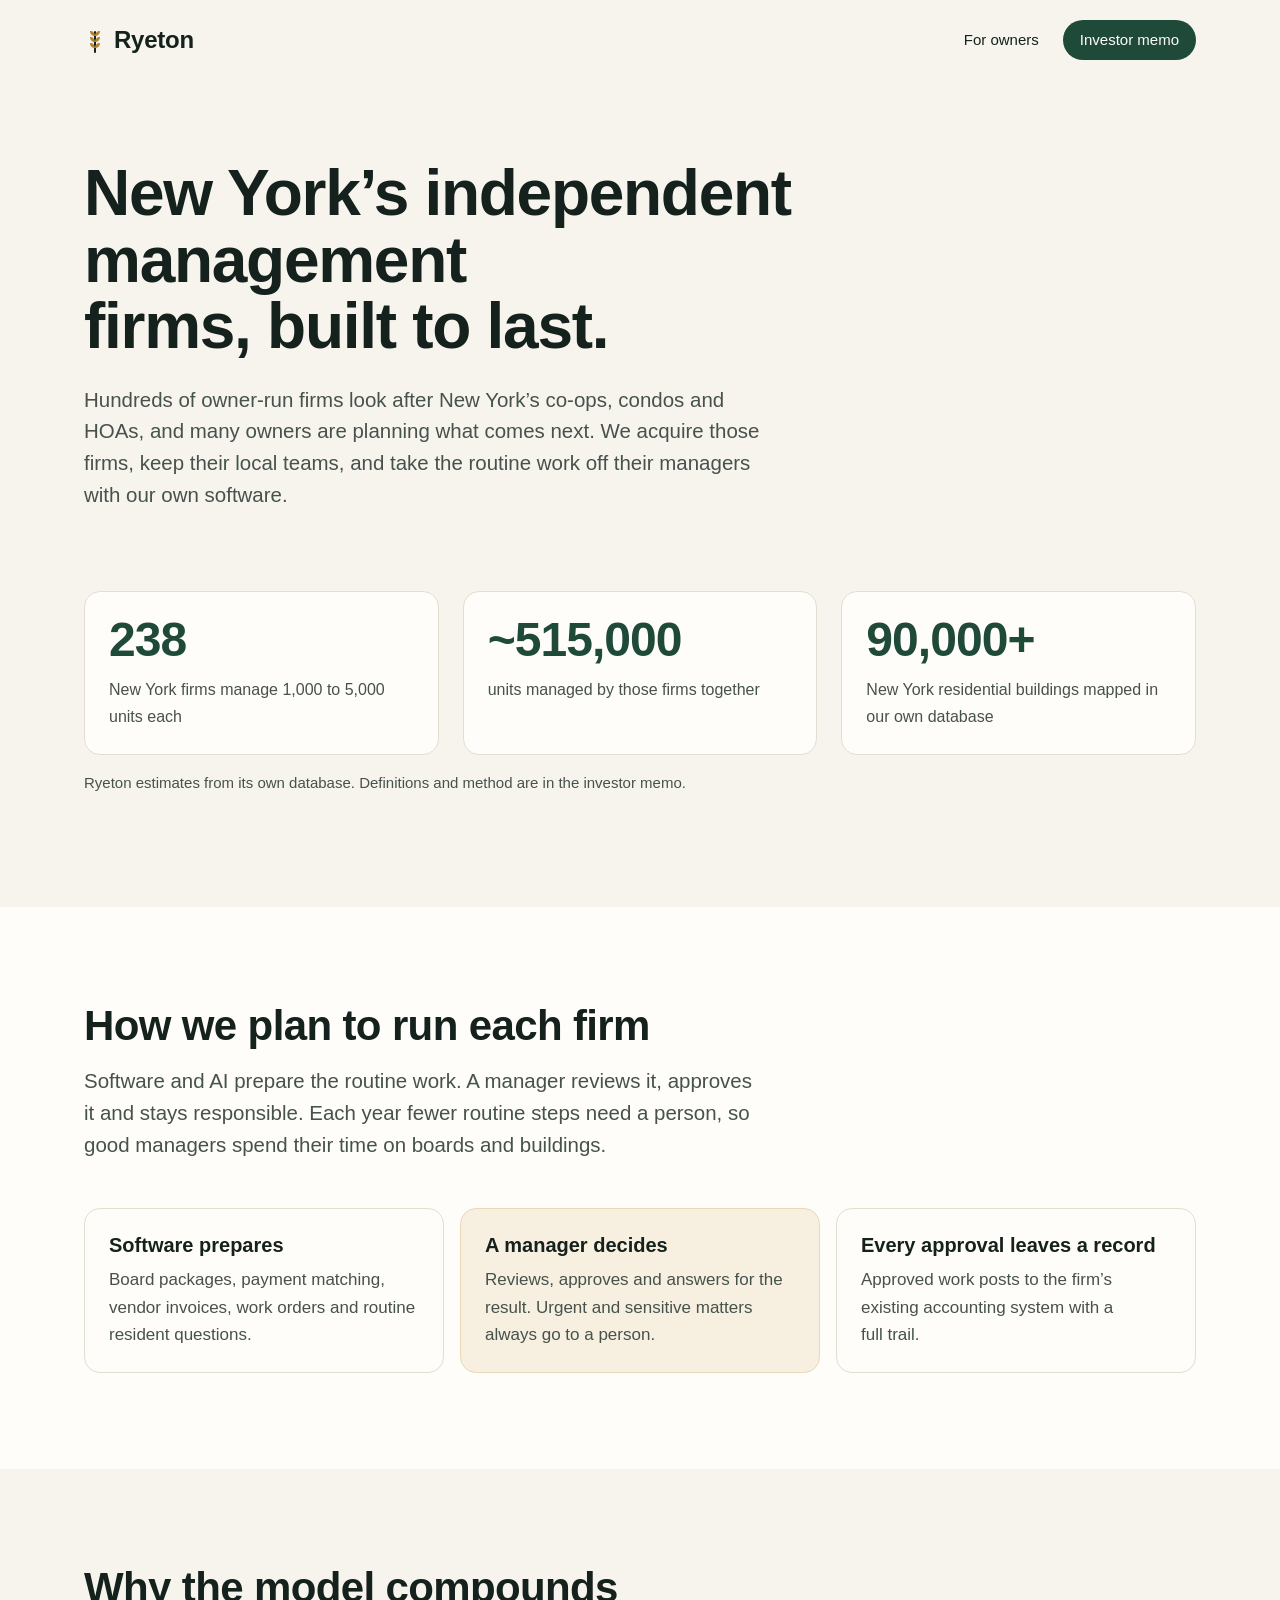
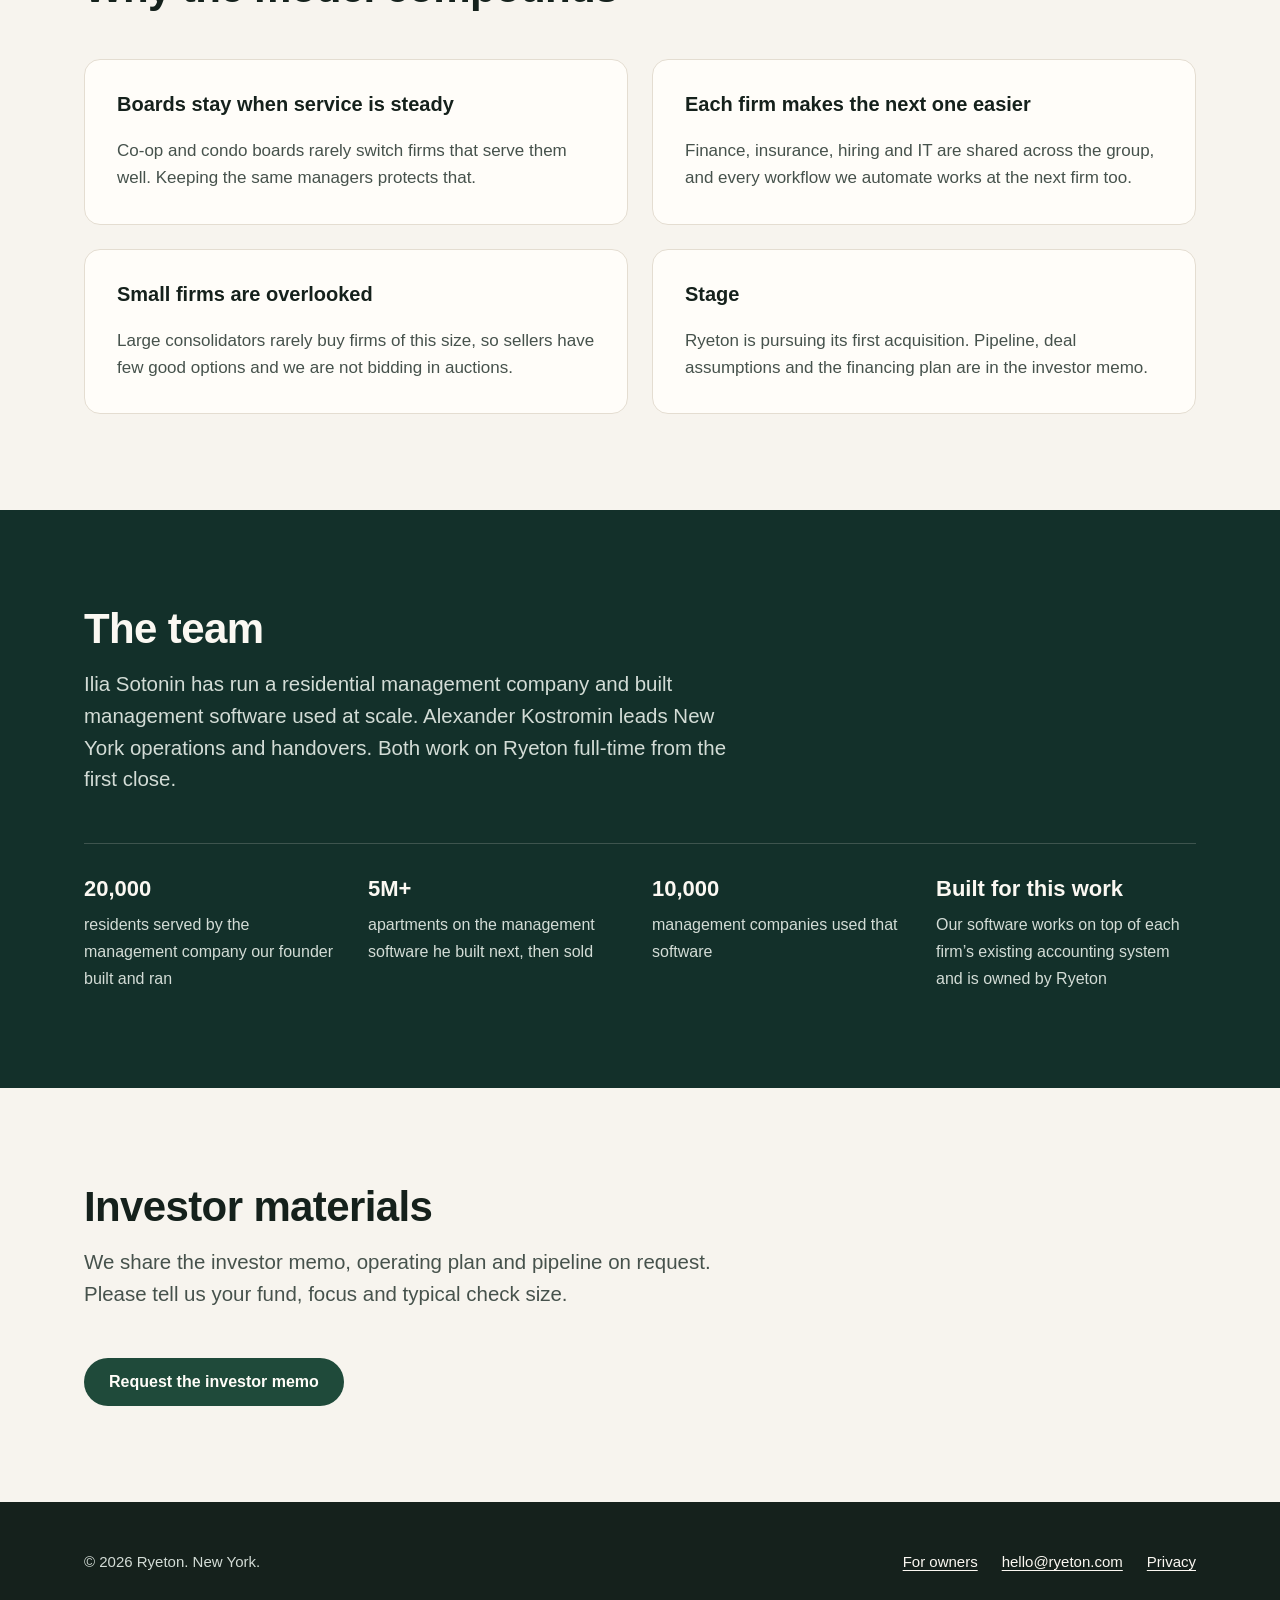
==== site/investors.html @ d3303609 "Mission line and five commitments; honest stage; drop internal deal terms; investor page rewrite aft" ====
<!doctype html>
<html lang="en">
<head>
<meta charset="utf-8">
<meta name="viewport" content="width=device-width, initial-scale=1">
<title>Ryeton for investors</title>
<meta name="description" content="Ryeton is building an operator-led group of independent condo, co-op and HOA management firms in New York. Investor materials are shared under NDA.">
<meta name="robots" content="noindex, nofollow">
<link rel="canonical" href="https://ryeton.com/investors">
<link rel="preload" as="font" type="font/woff2" crossorigin href="/fonts/martian-latin-v2.woff2">
<link rel="preload" as="font" type="font/woff2" crossorigin href="/fonts/inter-latin-v1.woff2">
<link rel="stylesheet" href="styles.css">
<link rel="icon" href="/favicon.svg" type="image/svg+xml">
<meta property="og:title" content="Ryeton for investors">
<meta property="og:description" content="An operator-led group of independent New York management firms.">
<meta property="og:image" content="https://ryeton.com/img/og.jpg">
</head>
<body>

<header class="top light">
  <div class="wrap">
    <a class="mark" href="/" aria-label="Ryeton home">
      <svg viewBox="0 0 22 26" fill="none" aria-hidden="true"><path d="M11 25V5" stroke="currentColor" stroke-width="2" stroke-linecap="round"/><path d="M11 9c-3.2 0-5-2.2-5-5 3 0 5 2 5 5Zm0 0c3.2 0 5-2.2 5-5-3 0-5 2-5 5Zm0 6c-3.2 0-5-2.2-5-5 3 0 5 2 5 5Zm0 0c3.2 0 5-2.2 5-5-3 0-5 2-5 5Zm0 6c-3.2 0-5-2.2-5-5 3 0 5 2 5 5Zm0 0c3.2 0 5-2.2 5-5-3 0-5 2-5 5Z" fill="#b5822f"/></svg>
      Ryeton
    </a>
    <nav aria-label="Main">
      <a class="hide-m" href="/">For owners</a>
      <a class="btn btn-green" href="#contact">Investor memo</a>
    </nav>
  </div>
</header>

<main>
<section class="inv-hero">
  <div class="wrap">
    <h1>New York’s independent management firms, built to last.</h1>
    <p class="lead">Hundreds of owner-run firms look after New York’s co-ops, condos and HOAs, and many owners are planning what comes next. We acquire those firms, keep their local teams, and take the routine work off their managers with our own software.</p>
  </div>
</section>

<section style="padding-top:0">
  <div class="wrap">
    <div class="stats">
      <div><b>238</b><span>New York firms manage 1,000 to 5,000 units each</span></div>
      <div><b>~515,000</b><span>units managed by those firms together</span></div>
      <div><b>90,000+</b><span>New York residential buildings mapped in our own database</span></div>
    </div>
    <p class="soft small" style="margin-top:16px">Ryeton estimates from its own database. Definitions and method are in the investor memo.</p>
  </div>
</section>

<section style="background:var(--surface)">
  <div class="wrap">
    <div class="sec-head">
      <h2>How we plan to run each firm</h2>
      <p class="lead">Software and AI prepare the routine work. A manager reviews it, approves it and stays responsible. Each year fewer routine steps need a person, so good managers spend their time on boards and buildings.</p>
    </div>
    <div class="flow">
      <div><h3>Software prepares</h3><p>Board packages, payment matching, vendor invoices, work orders and routine resident questions.</p></div>
      <div class="person-step"><h3>A manager decides</h3><p>Reviews, approves and answers for the result. Urgent and sensitive matters always go to a person.</p></div>
      <div><h3>Every approval leaves a record</h3><p>Approved work posts to the firm’s existing accounting system with a full trail.</p></div>
    </div>
  </div>
</section>

<section>
  <div class="wrap">
    <div class="sec-head"><h2>Why the model compounds</h2></div>
    <div class="pillars">
      <div class="card"><h3>Boards stay when service is steady</h3><p class="soft" style="margin:0">Co-op and condo boards rarely switch firms that serve them well. Keeping the same managers protects that.</p></div>
      <div class="card"><h3>Each firm makes the next one easier</h3><p class="soft" style="margin:0">Finance, insurance, hiring and IT are shared across the group, and every workflow we automate works at the next firm too.</p></div>
      <div class="card"><h3>Small firms are overlooked</h3><p class="soft" style="margin:0">Large consolidators rarely buy firms of this size, so sellers have few good options and we are not bidding in auctions.</p></div>
      <div class="card"><h3>Stage</h3><p class="soft" style="margin:0">Ryeton is pursuing its first acquisition. Pipeline, deal assumptions and the financing plan are in the investor memo.</p></div>
    </div>
  </div>
</section>

<section class="dark">
  <div class="wrap">
    <div class="sec-head">
      <h2>The team</h2>
      <p class="lead">Ilia Sotonin has run a residential management company and built management software used at scale. Alexander Kostromin leads New York operations and handovers. Both work on Ryeton full-time from the first close.</p>
    </div>
    <div class="facts">
      <div><b>20,000</b><span>residents served by the management company our founder built and ran</span></div>
      <div><b>5M+</b><span>apartments on the management software he built next, then sold</span></div>
      <div><b>10,000</b><span>management companies used that software</span></div>
      <div><b>Built for this work</b><span>Our software works on top of each firm’s existing accounting system and is owned by Ryeton</span></div>
    </div>
  </div>
</section>

<section id="contact">
  <div class="wrap">
    <div class="sec-head">
      <h2>Investor materials</h2>
      <p class="lead">We share the investor memo, operating plan and pipeline on request. Please tell us your fund, focus and typical check size.</p>
    </div>
    <a class="btn btn-green" href="mailto:hello@ryeton.com?subject=Investor%20memo">Request the investor memo</a>
  </div>
</section>
</main>

<footer>
  <div class="wrap">
    <span>© 2026 Ryeton. New York.</span>
    <nav aria-label="Footer"><a href="/">For owners</a><a href="mailto:hello@ryeton.com">hello@ryeton.com</a><a href="/privacy">Privacy</a></nav>
  </div>
</footer>
</body>
</html>
---- site/styles.css ----
/* Hallmark · custom run · brand: Ryeton (type and method from our house style, palette from a New York limestone street) · genre: quiet-editorial · surface: web · signature: the five-step sale with its clock */
/* critique: written for an owner of 60 who has been pitched by every buyer in town; plain words, real commitments, one green accent */

@font-face {
  font-family: "Martian Grotesk VF";
  src: url("/fonts/martian-latin-v2.woff2") format("woff2");
  font-weight: 400 800;
  font-stretch: 75% 200%;
  font-display: optional;
  unicode-range: U+0000-00FF, U+0131, U+0152-0153, U+02BB-02BC, U+02C6, U+02DA, U+02DC, U+0304, U+0308, U+0329, U+2000-206F, U+2074, U+20AC, U+2122, U+2191, U+2193, U+2212, U+2215, U+FEFF, U+FFFD;
}
@font-face {
  font-family: "Inter";
  src: url("/fonts/inter-latin-v1.woff2") format("woff2");
  font-weight: 100 900;
  font-display: optional;
  unicode-range: U+0000-00FF, U+0131, U+0152-0153, U+02BB-02BC, U+02C6, U+02DA, U+02DC, U+0304, U+0308, U+0329, U+2000-206F, U+2074, U+20AC, U+2122, U+2191, U+2193, U+2212, U+2215, U+FEFF, U+FFFD;
}

:root {
  --ink: #15211c;
  --ink-soft: #46524c;
  --ink-faint: #67726c;
  --green: #1f4a3a;
  --green-deep: #13302a;
  --green-50: #eaf1ed;
  --rye: #b5822f;
  --rye-50: #f7efe0;
  --canvas: #f7f4ee;
  --paper: #efe9df;
  --surface: #fffdf9;
  --line: #e4ddd1;
  --line-strong: #cfc6b6;
  --on-dark: #fbf8f2;
  --on-accent: #fffdf8;
  --rye-btn: #8a5f1c;
  --rye-btn-hover: #734e15;
  --rye-line: #ead9b8;
  --ghost-line: rgba(251,248,242,.55);
  --ghost-fill: rgba(251,248,242,.12);
  --rule-dark: rgba(251,248,242,.18);
  --scrim-1: rgba(14,34,28,.92);
  --scrim-2: rgba(14,34,28,.78);
  --scrim-3: rgba(14,34,28,.25);
  --scrim-4: rgba(14,34,28,.1);
  --scrim-5: rgba(14,34,28,.6);
  --scrim-0: rgba(14,34,28,0);
  --scrim-m1: rgba(14,34,28,.95);
  --scrim-m2: rgba(14,34,28,.82);
  --scrim-m3: rgba(14,34,28,.45);
  --on-dark-soft: #d3dcd6;
  --font-display: "Martian Grotesk VF", "Arial Narrow", Arial, sans-serif;
  --font-body: "Inter", -apple-system, "Segoe UI", "Helvetica Neue", Arial, sans-serif;
  --s1: 4px; --s2: 8px; --s3: 12px; --s4: 16px; --s5: 20px; --s6: 24px; --s8: 32px; --s10: 40px; --s12: 48px; --s16: 64px; --s20: 80px; --s24: 96px;
  --radius: 16px;
  --wrap: 1160px;
}

* { box-sizing: border-box; }
html { -webkit-text-size-adjust: 100%; scroll-behavior: smooth; }
html, body { overflow-x: clip; }
body { margin: 0; font-family: var(--font-body); font-size: 17px; line-height: 1.6; color: var(--ink); background: var(--canvas); }
img { max-width: 100%; display: block; }
a { color: var(--green); text-underline-offset: 3px; }
a:hover { color: var(--green-deep); }
a:active { color: var(--ink); }
:focus-visible { outline: 3px solid var(--rye); outline-offset: 3px; border-radius: 4px; }

h1, h2, h3 { font-family: var(--font-display); text-wrap: balance; overflow-wrap: break-word; margin: 0; color: inherit; }
h1 { font-weight: 740; font-stretch: 92%; font-size: clamp(36px, 5.4vw, 64px); line-height: 1.04; letter-spacing: -0.02em; }
h2 { font-weight: 720; font-stretch: 92%; font-size: clamp(28px, 3.4vw, 42px); line-height: 1.1; letter-spacing: -0.015em; }
h3 { font-weight: 680; font-stretch: 100%; font-size: 20px; line-height: 1.25; }
p { margin: 0 0 var(--s4); text-wrap: pretty; }
.lead { font-size: clamp(18px, 1.6vw, 21px); line-height: 1.55; color: var(--ink-soft); max-width: 680px; }
.soft { color: var(--ink-soft); }
.small { font-size: 15px; }

.wrap { width: 100%; max-width: var(--wrap); margin: 0 auto; padding: 0 var(--s6); }
@media (max-width: 600px) { .wrap { padding: 0 var(--s4); } }
section { padding: var(--s24) 0; }
@media (max-width: 760px) { section { padding: var(--s16) 0; } }
.sec-head { max-width: 760px; margin-bottom: var(--s12); }
.sec-head h2 { margin-bottom: var(--s4); }

/* header */
.top { position: absolute; inset: 0 0 auto 0; z-index: 10; }
.top .wrap { display: flex; align-items: center; justify-content: space-between; height: 80px; gap: var(--s6); }
.mark { font-family: var(--font-display); font-weight: 720; font-stretch: 100%; font-size: 24px; letter-spacing: -0.01em; color: var(--on-dark); text-decoration: none; display: inline-flex; align-items: center; gap: var(--s2); }
.mark svg { width: 22px; height: 26px; }
.top nav { display: flex; align-items: center; gap: var(--s6); }
.top nav a { color: var(--on-dark); text-decoration: none; font-size: 15px; font-weight: 500; }
.top nav a:hover { color: var(--on-dark); text-decoration: underline; }
.top.light .mark, .top.light nav a { color: var(--ink); }
.top nav a.btn, .top.light nav a.btn { color: var(--on-accent); text-decoration: none; }
@media (max-width: 860px) { .top nav a.hide-m { display: none; } }

.btn { white-space: nowrap; display: inline-flex; align-items: center; justify-content: center; min-height: 48px; padding: 0 var(--s6); border-radius: 999px; font-weight: 600; font-size: 16px; text-decoration: none; border: 1.5px solid transparent; cursor: pointer; font-family: var(--font-body); transition: background-color .15s ease, color .15s ease, border-color .15s ease; }
.btn-rye { background: var(--rye-btn); color: var(--on-accent); }
.btn-rye:hover { background: var(--rye-btn-hover); color: var(--on-accent); }
.btn:active { transform: translateY(1px); }
.btn:disabled { opacity: .5; cursor: not-allowed; }
.btn-green { background: var(--green); color: var(--on-accent); }
.btn-green:hover { background: var(--green-deep); color: var(--on-accent); }
.btn-ghost { color: var(--on-dark); border-color: var(--ghost-line); }
.btn-ghost:hover { background: var(--ghost-fill); color: var(--on-dark); }
.btn-line { color: var(--ink); border-color: var(--line-strong); }
.btn-line:hover { border-color: var(--ink); color: var(--ink); }
.top .btn { min-height: 40px; padding: 0 var(--s4); font-size: 15px; }

/* hero */
.hero { position: relative; min-height: min(92svh, 860px); display: flex; align-items: flex-end; color: var(--on-dark); background: var(--green-deep); padding: 0; }
.hero picture, .hero picture img { position: absolute; inset: 0; width: 100%; height: 100%; object-fit: cover; object-position: 60% 50%; }
.hero::after { content: ""; position: absolute; inset: 0; background: linear-gradient(90deg, var(--scrim-1) 0%, var(--scrim-2) 42%, var(--scrim-3) 75%, var(--scrim-4) 100%), linear-gradient(0deg, var(--scrim-5) 0%, var(--scrim-0) 40%); }
.hero .wrap { position: relative; z-index: 2; padding-top: 140px; padding-bottom: var(--s20); }
.hero h1 { max-width: 760px; margin-bottom: var(--s6); }
.hero .lead { color: var(--on-dark-soft); max-width: 600px; margin-bottom: var(--s8); }
.hero .cta { display: flex; flex-wrap: wrap; gap: var(--s3); }
.hero .note { margin-top: var(--s6); font-size: 15px; color: var(--on-dark-soft); }
@media (max-width: 760px) {
  .hero { min-height: 0; }
  .hero::after { background: linear-gradient(0deg, var(--scrim-m1) 0%, var(--scrim-m2) 55%, var(--scrim-m3) 100%); }
  .hero .wrap { padding-top: 160px; padding-bottom: var(--s12); }
}

/* two columns: stays / easier */
.split { display: grid; grid-template-columns: minmax(0, 1fr) minmax(0, 1fr); gap: var(--s6); }
@media (max-width: 860px) { .split { grid-template-columns: minmax(0, 1fr); } }
.card { background: var(--surface); border: 1px solid var(--line); border-radius: var(--radius); padding: var(--s8); }
.card h3 { margin-bottom: var(--s5); }
.list { list-style: none; margin: 0; padding: 0; display: grid; gap: var(--s5); }
.list li { display: grid; grid-template-columns: 24px minmax(0, 1fr); gap: var(--s3); }
.list li svg { margin-top: 4px; width: 20px; height: 20px; color: var(--green); }
.list b { display: block; font-weight: 650; margin-bottom: 2px; }
.list span { color: var(--ink-soft); }

.photo-band { display: grid; grid-template-columns: minmax(0, 1.15fr) minmax(0, 1fr); gap: var(--s12); align-items: center; }
.photo-band img { border-radius: var(--radius); width: 100%; height: auto; aspect-ratio: 3 / 2; object-fit: cover; }
@media (max-width: 860px) { .photo-band { grid-template-columns: minmax(0, 1fr); gap: var(--s8); } }

/* profile */
.dark { background: var(--green-deep); color: var(--on-dark); }
.dark .soft, .dark .lead { color: var(--on-dark-soft); }
.facts { display: grid; grid-template-columns: repeat(4, minmax(0, 1fr)); gap: var(--s6); border-top: 1px solid var(--rule-dark); padding-top: var(--s8); }
.facts div b { display: block; font-family: var(--font-display); font-weight: 700; font-stretch: 92%; font-size: 22px; line-height: 1.2; margin-bottom: var(--s2); }
.facts div span { color: var(--on-dark-soft); font-size: 16px; }
@media (max-width: 860px) { .facts { grid-template-columns: repeat(2, minmax(0, 1fr)); } }
@media (max-width: 480px) { .facts { grid-template-columns: minmax(0, 1fr); } }

/* steps */
.steps { list-style: none; margin: 0; padding: 0; counter-reset: s; display: grid; gap: 0; }
.steps li { counter-increment: s; display: grid; grid-template-columns: 64px minmax(0, 1fr) 200px; gap: var(--s6); padding: var(--s6) 0; border-top: 1px solid var(--line-strong); align-items: baseline; }
.steps li:last-child { border-bottom: 1px solid var(--line-strong); }
.steps li::before { content: counter(s); font-family: var(--font-display); font-weight: 700; font-stretch: 92%; font-size: 32px; line-height: 1; color: var(--rye); }
.steps h3 { margin-bottom: var(--s2); }
.steps p { margin: 0; color: var(--ink-soft); }
.steps .when { font-size: 15px; font-weight: 600; color: var(--green); text-align: right; }
@media (max-width: 760px) {
  .steps li { grid-template-columns: 44px minmax(0, 1fr); }
  .steps .when { grid-column: 2; text-align: left; }
}

/* deal shapes */
.shapes { display: grid; grid-template-columns: repeat(3, minmax(0, 1fr)); gap: var(--s6); }
.shapes .card { display: flex; flex-direction: column; }
.shapes .card p:last-child { margin-bottom: 0; }
@media (max-width: 960px) { .shapes { grid-template-columns: minmax(0, 1fr); } }

/* team */
.team { display: grid; grid-template-columns: repeat(2, minmax(0, 1fr)); gap: var(--s6); }
.person { background: var(--surface); border: 1px solid var(--line); border-radius: var(--radius); padding: var(--s8); }
.person .who { display: flex; align-items: center; gap: var(--s4); margin-bottom: var(--s5); }
.person .ini { width: 56px; height: 56px; border-radius: 50%; background: var(--green-50); color: var(--green); display: grid; place-items: center; font-family: var(--font-display); font-weight: 700; font-size: 20px; flex: none; }
.person .who span { display: block; color: var(--ink-soft); font-size: 15px; }
.person p:last-child { margin-bottom: 0; }
@media (max-width: 760px) { .team { grid-template-columns: minmax(0, 1fr); } }
.quote { font-family: var(--font-display); font-weight: 600; font-stretch: 100%; font-size: clamp(22px, 2.4vw, 28px); line-height: 1.3; max-width: 820px; }

/* faq */
.faq { display: grid; gap: 0; max-width: 860px; }
.faq details { border-top: 1px solid var(--line-strong); }
.faq details:last-child { border-bottom: 1px solid var(--line-strong); }
.faq summary { list-style: none; cursor: pointer; padding: var(--s5) var(--s10) var(--s5) 0; position: relative; font-weight: 600; font-size: 18px; }
.faq summary::-webkit-details-marker { display: none; }
.faq summary::after { content: "+"; position: absolute; right: 4px; top: 16px; font-size: 24px; font-weight: 400; color: var(--green); }
.faq details[open] summary::after { content: "\2212"; }
.faq details p { color: var(--ink-soft); padding-right: var(--s10); }

/* contact */
.contact { display: grid; grid-template-columns: minmax(0, 1fr) minmax(0, 1fr); gap: var(--s12); align-items: start; }
@media (max-width: 860px) { .contact { grid-template-columns: minmax(0, 1fr); gap: var(--s8); } }
form { background: var(--surface); color: var(--ink); border-radius: var(--radius); padding: var(--s8); display: grid; gap: var(--s4); }
@media (max-width: 480px) { form { padding: var(--s5); } }
label { display: grid; gap: var(--s1); font-size: 15px; font-weight: 600; }
input, textarea, select { font: inherit; font-weight: 400; font-size: 16px; color: var(--ink); background: var(--canvas); border: 1px solid var(--line-strong); border-radius: 10px; padding: var(--s3) var(--s4); width: 100%; min-height: 48px; }
textarea { min-height: 112px; resize: vertical; }
.row2 { display: grid; grid-template-columns: minmax(0, 1fr) minmax(0, 1fr); gap: var(--s4); }
@media (max-width: 480px) { .row2 { grid-template-columns: minmax(0, 1fr); } }
.form-note { font-size: 14px; color: var(--ink-faint); margin: 0; }
.direct { margin-top: var(--s8); display: grid; gap: var(--s2); }
.direct a { color: var(--on-dark); font-weight: 600; font-size: 20px; }

/* investors */
.stats { display: grid; grid-template-columns: repeat(3, minmax(0, 1fr)); gap: var(--s6); }
.stats div { background: var(--surface); border: 1px solid var(--line); border-radius: var(--radius); padding: var(--s6); }
.stats b { font-variant-numeric: tabular-nums; display: block; font-family: var(--font-display); font-weight: 720; font-stretch: 92%; font-size: clamp(34px, 4vw, 48px); line-height: 1; letter-spacing: -0.02em; color: var(--green); margin-bottom: var(--s3); }
.stats span { color: var(--ink-soft); font-size: 16px; }
@media (max-width: 760px) { .stats { grid-template-columns: minmax(0, 1fr); } }
.flow { display: grid; grid-template-columns: repeat(3, minmax(0, 1fr)); gap: var(--s4); counter-reset: f; }
.flow div { background: var(--surface); border: 1px solid var(--line); border-radius: var(--radius); padding: var(--s6); }
.flow div.person-step { background: var(--rye-50); border-color: var(--rye-line); }
.flow h3 { margin-bottom: var(--s2); }
.flow p { margin: 0; color: var(--ink-soft); }
@media (max-width: 760px) { .flow { grid-template-columns: minmax(0, 1fr); } }
.inv-hero { background: var(--canvas); padding: 160px 0 var(--s16); }
.inv-hero h1 { max-width: 900px; margin-bottom: var(--s6); }
.pillars { display: grid; grid-template-columns: repeat(2, minmax(0, 1fr)); gap: var(--s6); }
@media (max-width: 760px) { .pillars { grid-template-columns: minmax(0, 1fr); } }

/* footer */
footer { background: var(--ink); color: var(--on-dark-soft); padding: var(--s12) 0; font-size: 15px; }
footer .wrap { display: flex; flex-wrap: wrap; justify-content: space-between; gap: var(--s6); }
footer a { color: var(--on-dark); }
footer nav { display: flex; gap: var(--s6); flex-wrap: wrap; }

@media (prefers-reduced-motion: reduce) { html { scroll-behavior: auto; } .btn { transition: none; } }
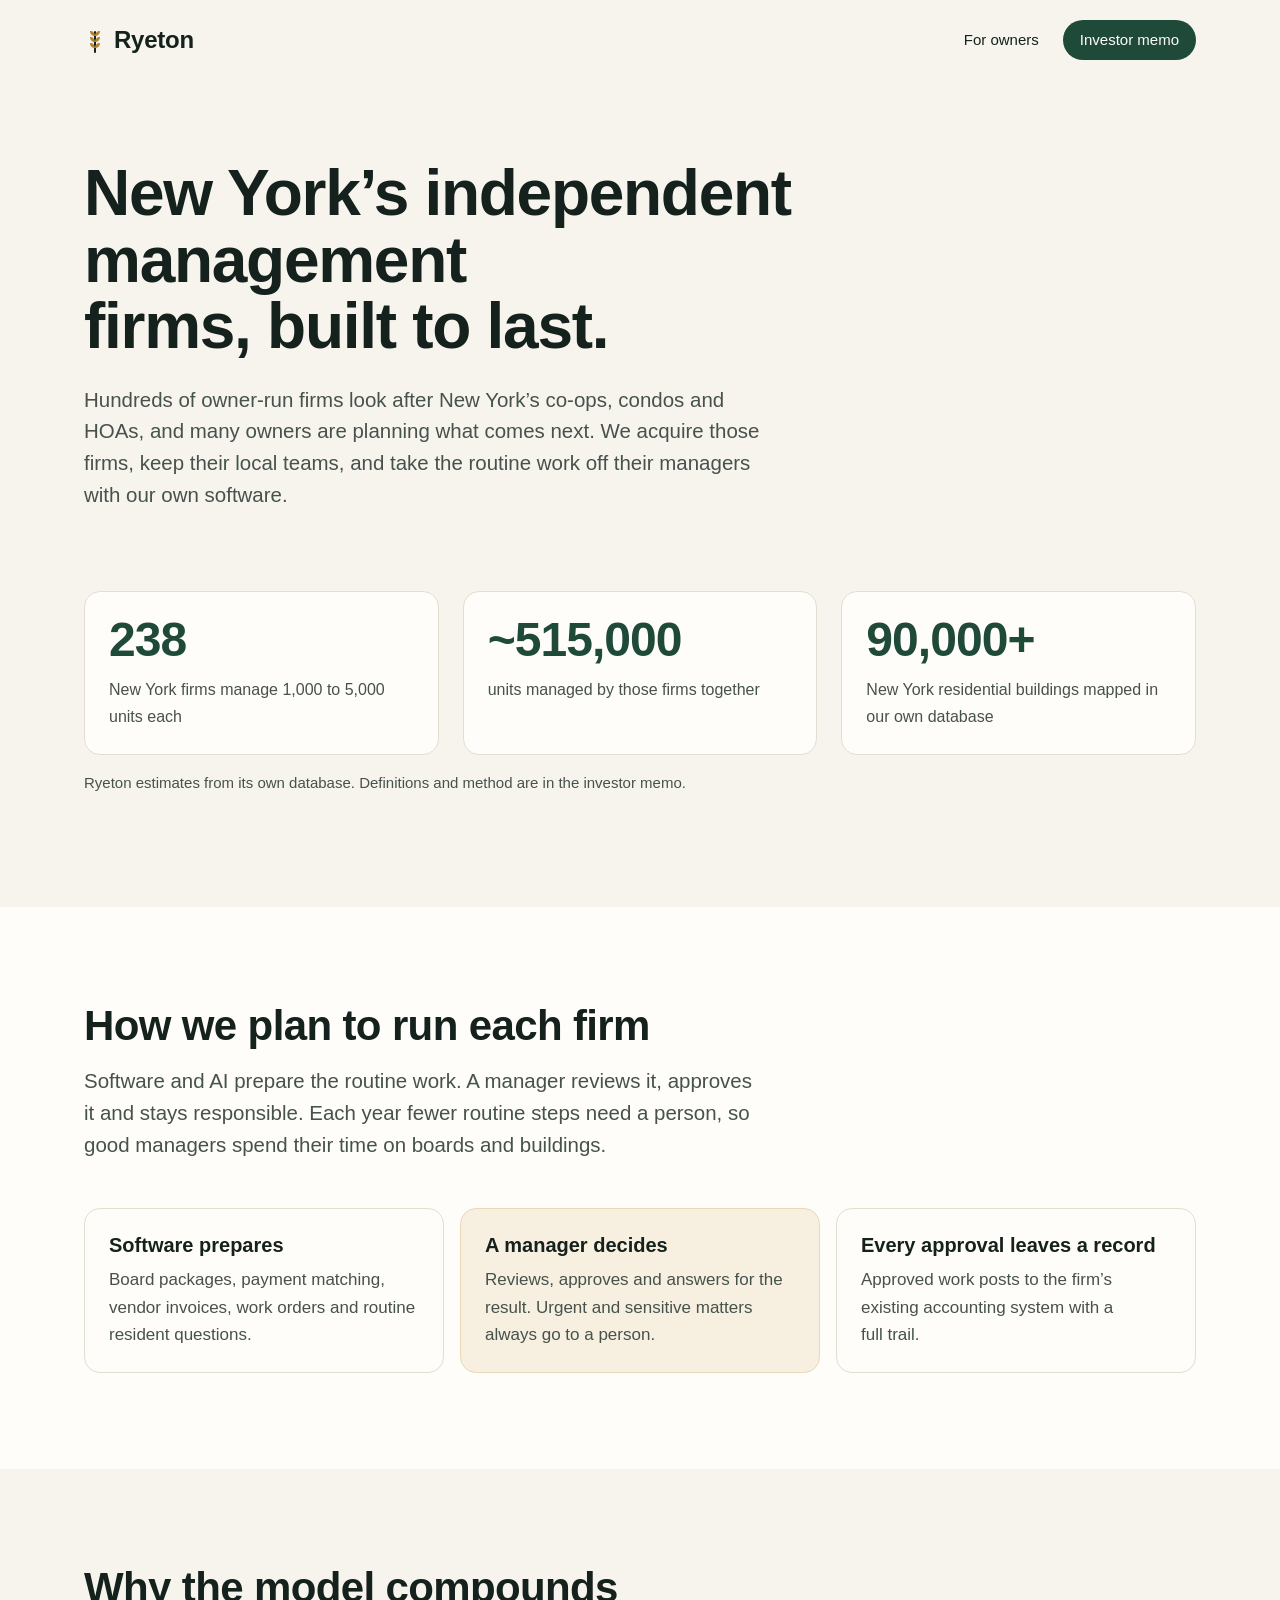
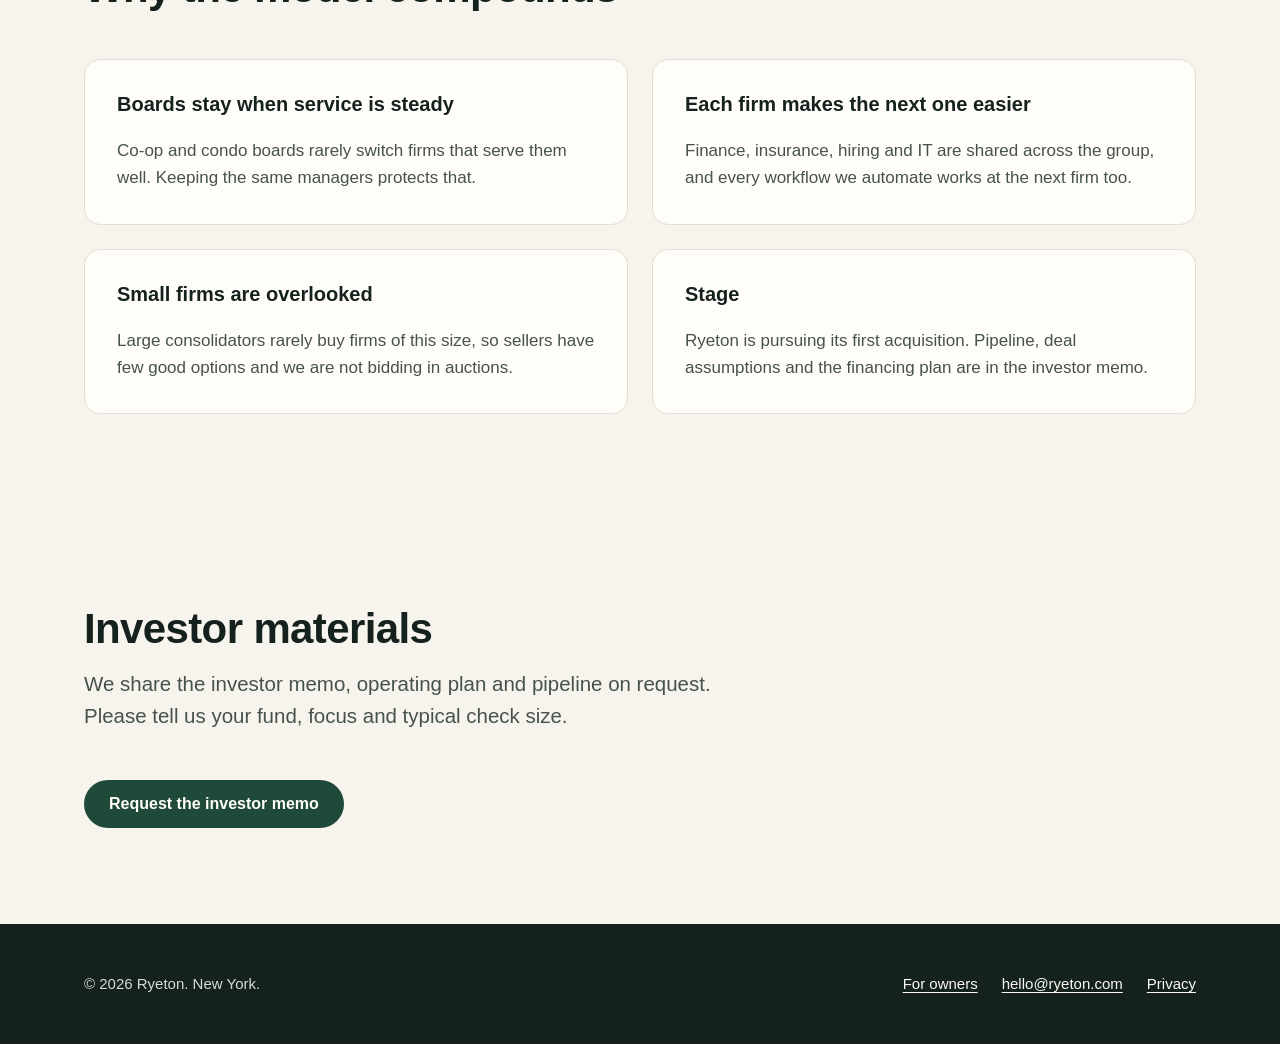
==== commit 737e3cbe: "Remove founder details from the site for now" ====
--- a/site/investors.html
+++ b/site/investors.html
@@ -75,20 +75,6 @@
   </div>
 </section>
 
-<section class="dark">
-  <div class="wrap">
-    <div class="sec-head">
-      <h2>The team</h2>
-      <p class="lead">Ilia Sotonin has run a residential management company and built management software used at scale. Alexander Kostromin leads New York operations and handovers. Both work on Ryeton full-time from the first close.</p>
-    </div>
-    <div class="facts">
-      <div><b>20,000</b><span>residents served by the management company our founder built and ran</span></div>
-      <div><b>5M+</b><span>apartments on the management software he built next, then sold</span></div>
-      <div><b>10,000</b><span>management companies used that software</span></div>
-      <div><b>Built for this work</b><span>Our software works on top of each firm’s existing accounting system and is owned by Ryeton</span></div>
-    </div>
-  </div>
-</section>
 
 <section id="contact">
   <div class="wrap">
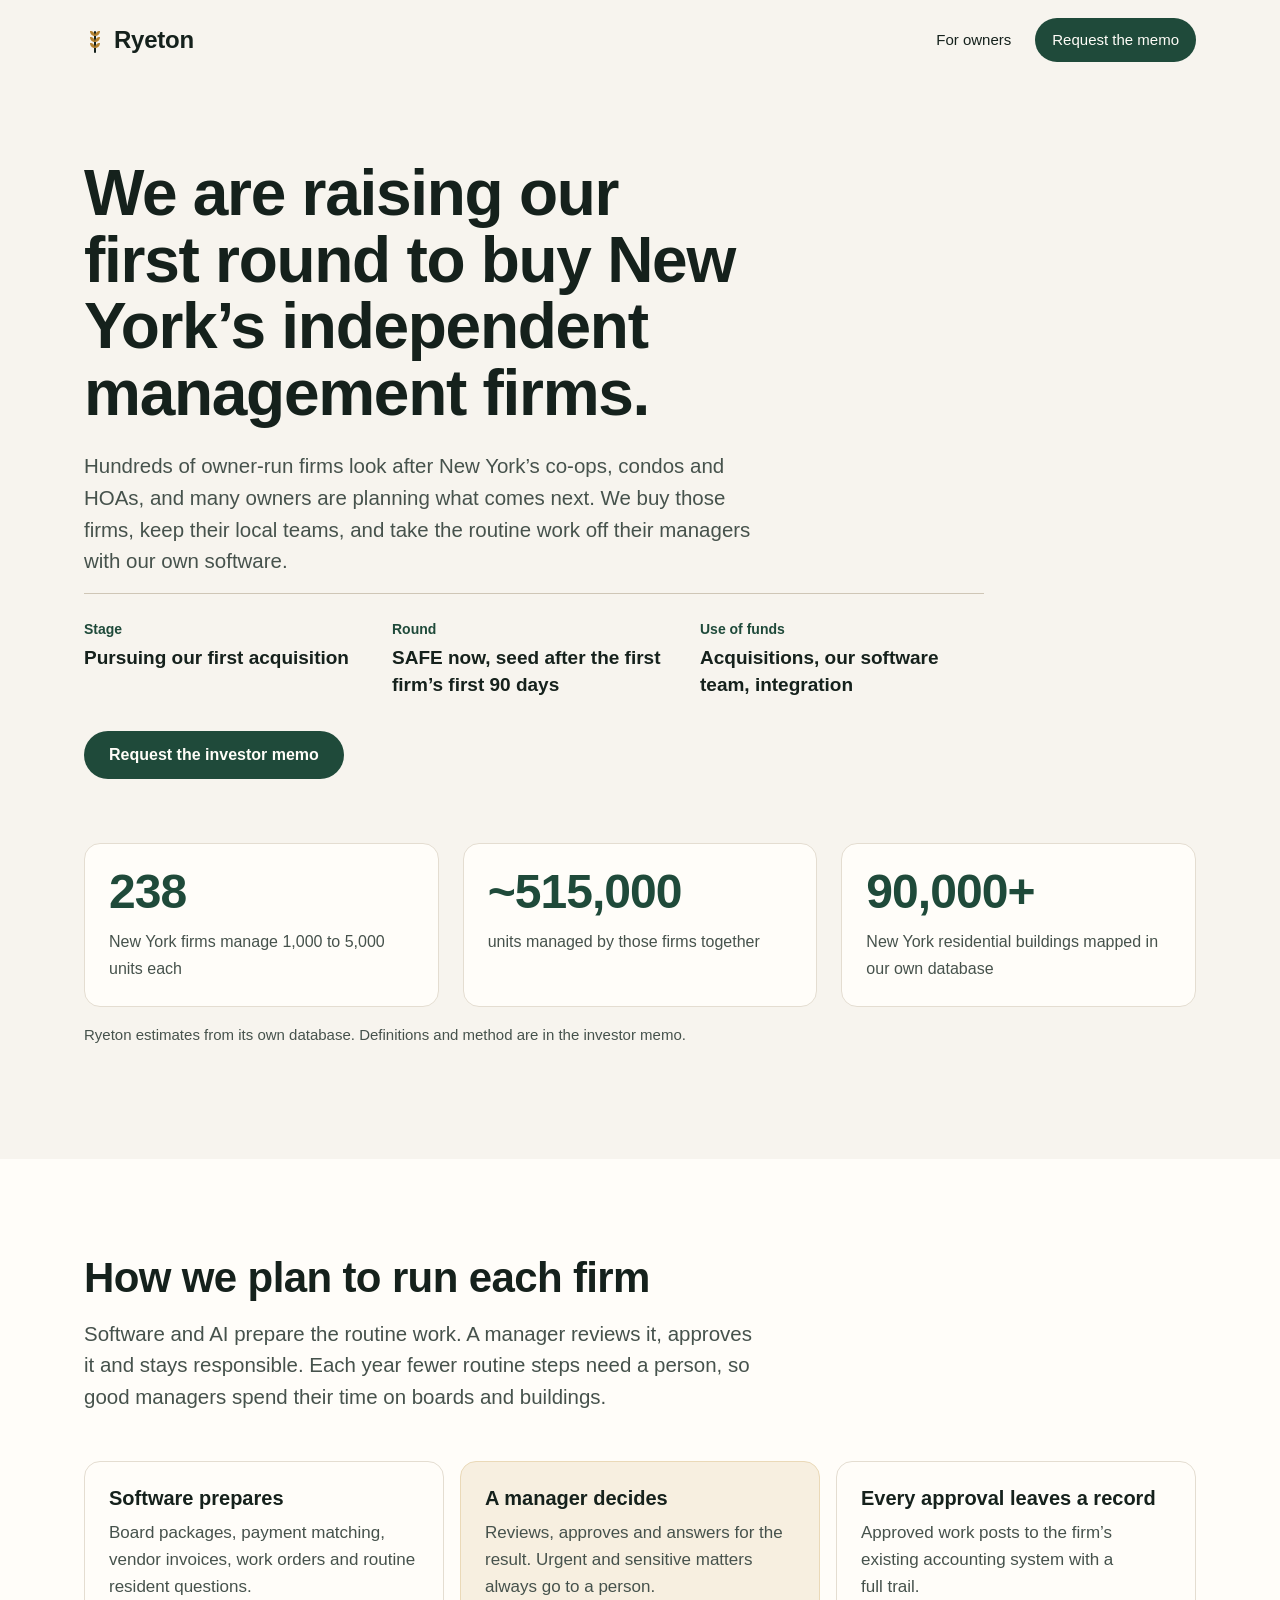
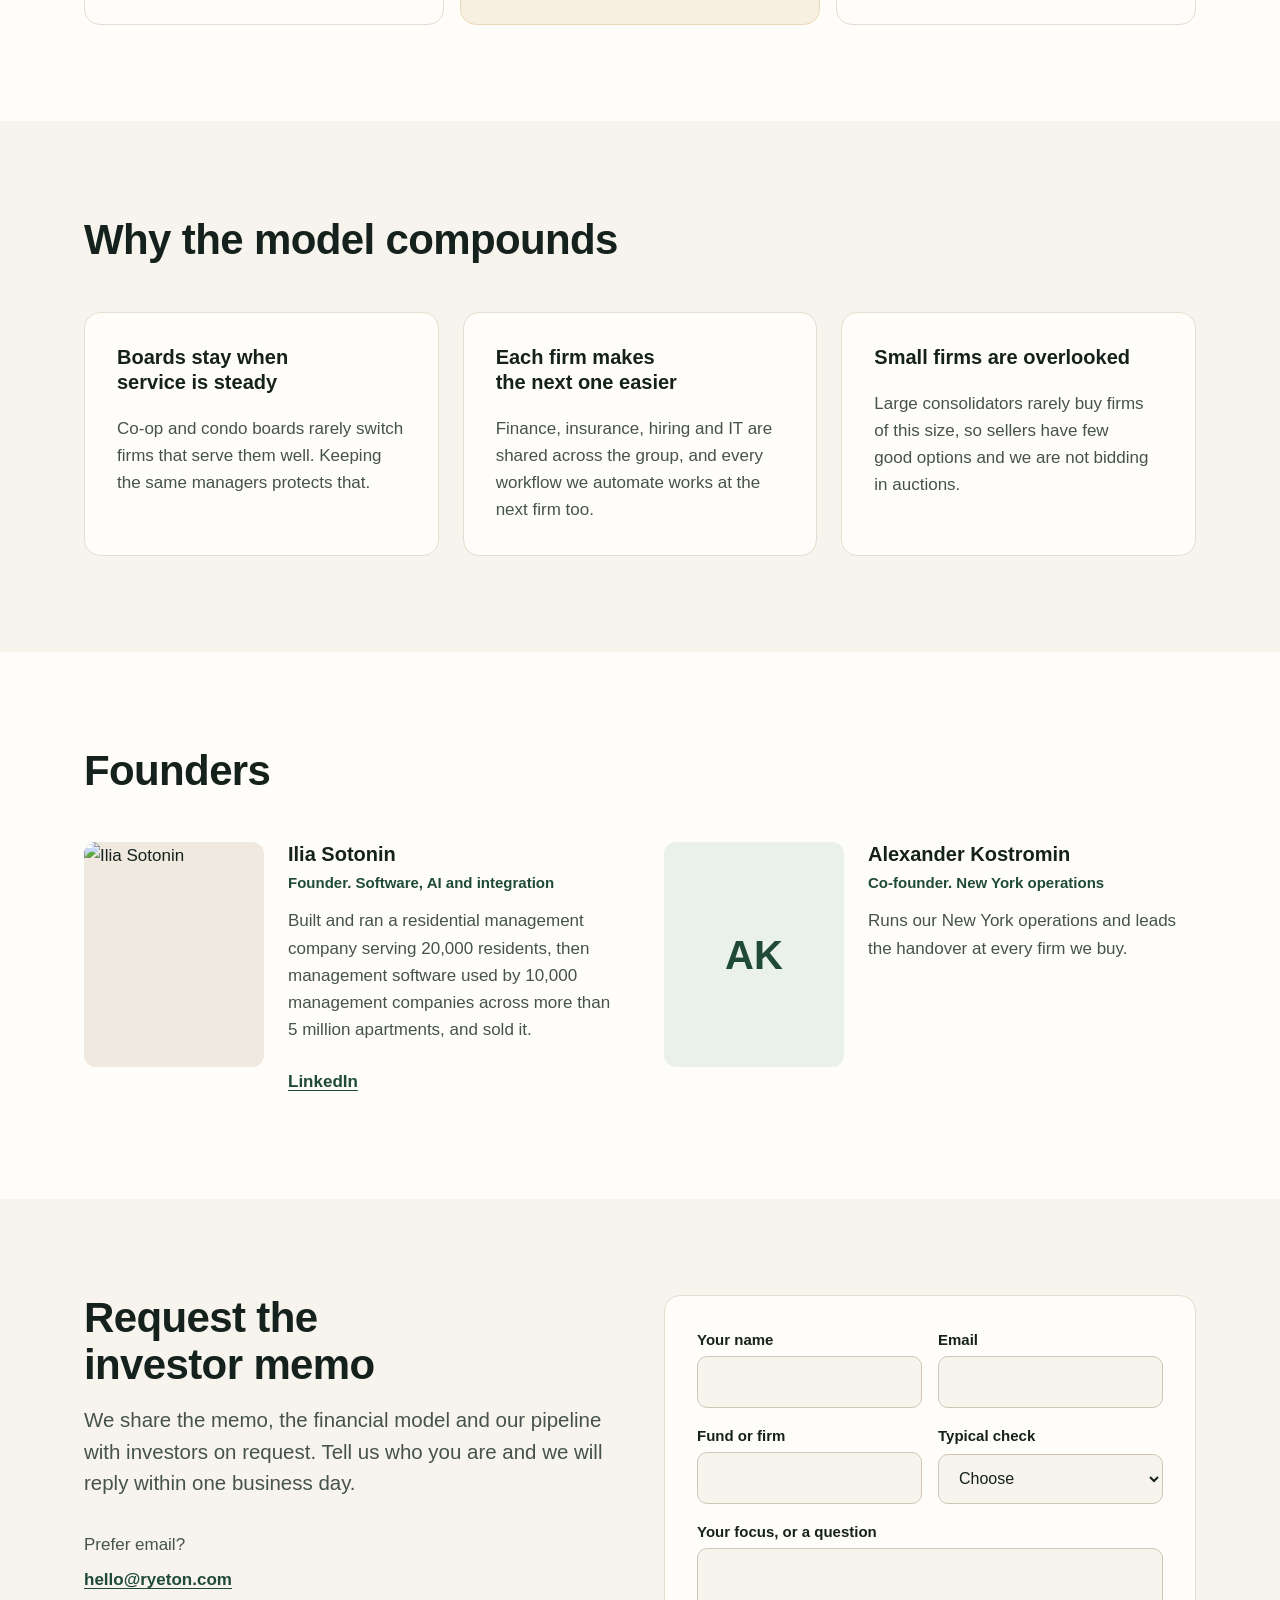
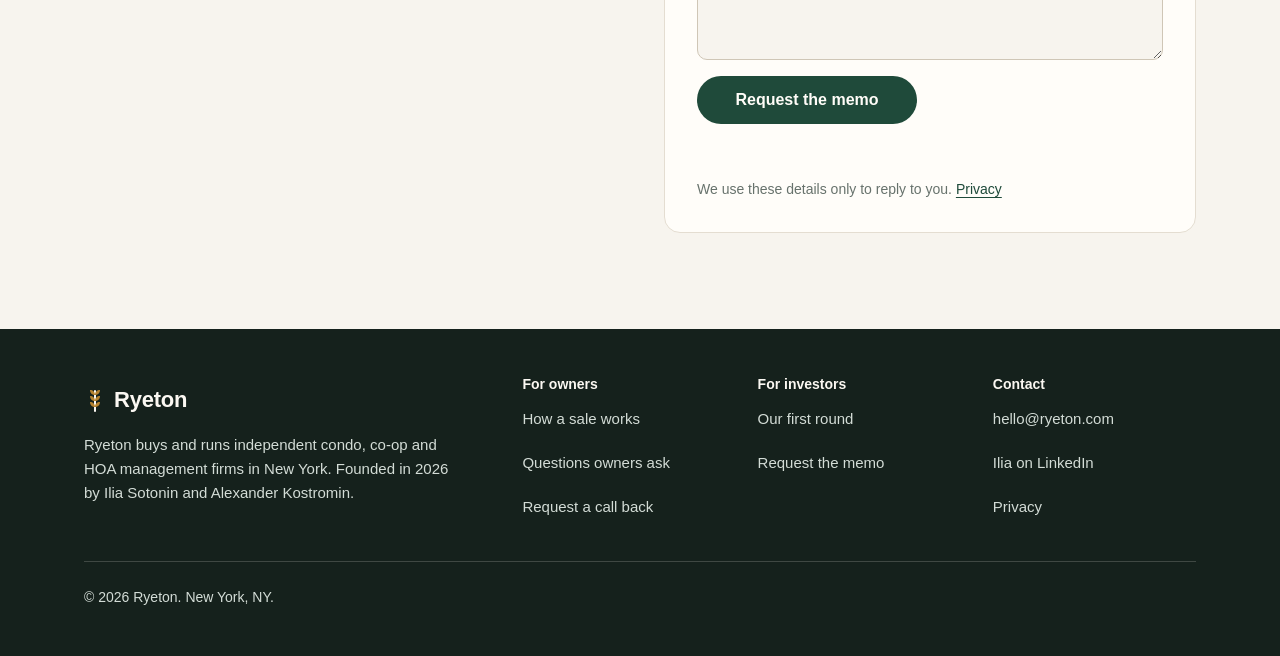
==== commit 55f359f9: "Founders, signed commitments, contact forms, clear investor round, fuller footer Co-Authored-By: Cla" ====
--- a/site/investors.html
+++ b/site/investors.html
@@ -3,16 +3,15 @@
 <head>
 <meta charset="utf-8">
 <meta name="viewport" content="width=device-width, initial-scale=1">
-<title>Ryeton for investors</title>
-<meta name="description" content="Ryeton is building an operator-led group of independent condo, co-op and HOA management firms in New York. Investor materials are shared under NDA.">
-<meta name="robots" content="noindex, nofollow">
+<title>Ryeton for investors: our first round</title>
+<meta name="description" content="Ryeton is raising its first round to buy and run independent condo, co-op and HOA management firms in New York. Request the investor memo.">
 <link rel="canonical" href="https://ryeton.com/investors">
 <link rel="preload" as="font" type="font/woff2" crossorigin href="/fonts/martian-latin-v2.woff2">
 <link rel="preload" as="font" type="font/woff2" crossorigin href="/fonts/inter-latin-v1.woff2">
 <link rel="stylesheet" href="styles.css">
 <link rel="icon" href="/favicon.svg" type="image/svg+xml">
-<meta property="og:title" content="Ryeton for investors">
-<meta property="og:description" content="An operator-led group of independent New York management firms.">
+<meta property="og:title" content="Ryeton for investors: our first round">
+<meta property="og:description" content="We are raising our first round to buy and run New York’s independent management firms.">
 <meta property="og:image" content="https://ryeton.com/img/og.jpg">
 </head>
 <body>
@@ -24,8 +23,8 @@
       Ryeton
     </a>
     <nav aria-label="Main">
-      <a class="hide-m" href="/">For owners</a>
-      <a class="btn btn-green" href="#contact">Investor memo</a>
+      <a href="/">For owners</a>
+      <a class="btn btn-green" href="#contact">Request the memo</a>
     </nav>
   </div>
 </header>
@@ -33,8 +32,14 @@
 <main>
 <section class="inv-hero">
   <div class="wrap">
-    <h1>New York’s independent management firms, built to last.</h1>
-    <p class="lead">Hundreds of owner-run firms look after New York’s co-ops, condos and HOAs, and many owners are planning what comes next. We acquire those firms, keep their local teams, and take the routine work off their managers with our own software.</p>
+    <h1>We are raising our first round to buy New York’s independent management firms.</h1>
+    <p class="lead">Hundreds of owner-run firms look after New York’s co-ops, condos and HOAs, and many owners are planning what comes next. We buy those firms, keep their local teams, and take the routine work off their managers with our own software.</p>
+    <div class="round">
+      <div><b>Stage</b><span>Pursuing our first acquisition</span></div>
+      <div><b>Round</b><span>SAFE now, seed after the first firm’s first 90 days</span></div>
+      <div><b>Use of funds</b><span>Acquisitions, our software team, integration</span></div>
+    </div>
+    <div class="cta"><a class="btn btn-green" href="#contact">Request the investor memo</a></div>
   </div>
 </section>
 
@@ -66,32 +71,90 @@
 <section>
   <div class="wrap">
     <div class="sec-head"><h2>Why the model compounds</h2></div>
-    <div class="pillars">
+    <div class="pillars three">
       <div class="card"><h3>Boards stay when service is steady</h3><p class="soft" style="margin:0">Co-op and condo boards rarely switch firms that serve them well. Keeping the same managers protects that.</p></div>
       <div class="card"><h3>Each firm makes the next one easier</h3><p class="soft" style="margin:0">Finance, insurance, hiring and IT are shared across the group, and every workflow we automate works at the next firm too.</p></div>
       <div class="card"><h3>Small firms are overlooked</h3><p class="soft" style="margin:0">Large consolidators rarely buy firms of this size, so sellers have few good options and we are not bidding in auctions.</p></div>
-      <div class="card"><h3>Stage</h3><p class="soft" style="margin:0">Ryeton is pursuing its first acquisition. Pipeline, deal assumptions and the financing plan are in the investor memo.</p></div>
     </div>
   </div>
 </section>
 
 
+<section id="founders" style="background:var(--surface)">
+  <div class="wrap">
+    <div class="sec-head"><h2>Founders</h2></div>
+    <div class="founders">
+      <article class="founder">
+        <picture>
+          <source type="image/webp" srcset="/img/ilia-320.webp 320w, /img/ilia-640.webp 640w" sizes="(max-width: 600px) 40vw, 200px">
+          <img src="/img/ilia-640.jpg" srcset="/img/ilia-320.jpg 320w, /img/ilia-640.jpg 640w" sizes="(max-width: 600px) 40vw, 200px" alt="Ilia Sotonin" width="640" height="800" loading="lazy">
+        </picture>
+        <div>
+          <h3>Ilia Sotonin</h3>
+          <p class="role">Founder. Software, AI and integration</p>
+          <p>Built and ran a residential management company serving 20,000 residents, then management software used by 10,000 management companies across more than 5 million apartments, and sold it.</p>
+          <a class="li" href="https://www.linkedin.com/in/iliasotonin" rel="noopener">LinkedIn</a>
+        </div>
+      </article>
+      <article class="founder">
+        <div class="ini" aria-hidden="true">AK</div><!--ALEX_PHOTO-->
+        <div>
+          <h3>Alexander Kostromin</h3>
+          <p class="role">Co-founder. New York operations</p>
+          <p><!--ALEX_BIO-->Runs our New York operations and leads the handover at every firm we buy.</p>
+          <!--ALEX_LI-->
+        </div>
+      </article>
+    </div>
+  </div>
+</section>
+
 <section id="contact">
-  <div class="wrap">
-    <div class="sec-head">
-      <h2>Investor materials</h2>
-      <p class="lead">We share the investor memo, operating plan and pipeline on request. Please tell us your fund, focus and typical check size.</p>
+  <div class="wrap contact">
+    <div>
+      <h2>Request the investor memo</h2>
+      <p class="lead">We share the memo, the financial model and our pipeline with investors on request. Tell us who you are and we will reply within one business day.</p>
+      <p class="direct">Prefer email? <a href="mailto:hello@ryeton.com?subject=Investor%20memo">hello@ryeton.com</a></p>
     </div>
-    <a class="btn btn-green" href="mailto:hello@ryeton.com?subject=Investor%20memo">Request the investor memo</a>
+    <form class="lead-form" data-kind="investor" novalidate>
+      <div class="row2">
+        <label>Your name<input name="name" autocomplete="name" required></label>
+        <label>Email<input name="email" type="email" autocomplete="email" required></label>
+      </div>
+      <div class="row2">
+        <label>Fund or firm<input name="firm" autocomplete="organization"></label>
+        <label>Typical check
+          <select name="size">
+            <option value="">Choose</option>
+            <option>Under $100K</option>
+            <option>$100K to $500K</option>
+            <option>$500K to $2M</option>
+            <option>Over $2M</option>
+          </select>
+        </label>
+      </div>
+      <label>Your focus, or a question<textarea name="message" rows="3"></textarea></label>
+      <label class="hp" aria-hidden="true">Website<input name="website" tabindex="-1" autocomplete="off"></label>
+      <button class="btn btn-green" type="submit">Request the memo</button>
+      <p class="form-status" role="status" aria-live="polite"></p>
+      <p class="form-note">We use these details only to reply to you. <a href="/privacy">Privacy</a></p>
+    </form>
   </div>
 </section>
 </main>
 
 <footer>
   <div class="wrap">
-    <span>© 2026 Ryeton. New York.</span>
-    <nav aria-label="Footer"><a href="/">For owners</a><a href="mailto:hello@ryeton.com">hello@ryeton.com</a><a href="/privacy">Privacy</a></nav>
+    <div class="foot-brand">
+      <a class="mark" href="/" aria-label="Ryeton home"><svg viewBox="0 0 22 26" fill="none" aria-hidden="true"><path d="M11 25V5" stroke="currentColor" stroke-width="2" stroke-linecap="round"/><path d="M11 9c-3.2 0-5-2.2-5-5 3 0 5 2 5 5Zm0 0c3.2 0 5-2.2 5-5-3 0-5 2-5 5Zm0 6c-3.2 0-5-2.2-5-5 3 0 5 2 5 5Zm0 0c3.2 0 5-2.2 5-5-3 0-5 2-5 5Zm0 6c-3.2 0-5-2.2-5-5 3 0 5 2 5 5Zm0 0c3.2 0 5-2.2 5-5-3 0-5 2-5 5Z" fill="#b5822f"/></svg>Ryeton</a>
+      <p>Ryeton buys and runs independent condo, co-op and HOA management firms in New York. Founded in 2026 by Ilia Sotonin and Alexander Kostromin.</p>
+    </div>
+    <nav aria-label="For owners"><h2>For owners</h2><a href="/#how-it-works">How a sale works</a><a href="/#faq">Questions owners ask</a><a href="/#talk">Request a call back</a></nav>
+    <nav aria-label="For investors"><h2>For investors</h2><a href="/investors">Our first round</a><a href="/investors#contact">Request the memo</a></nav>
+    <nav aria-label="Contact"><h2>Contact</h2><a href="mailto:hello@ryeton.com">hello@ryeton.com</a><a href="https://www.linkedin.com/in/iliasotonin" rel="noopener">Ilia on LinkedIn</a><a href="/privacy">Privacy</a></nav>
+    <p class="legal">© 2026 Ryeton. New York, NY.</p>
   </div>
 </footer>
+<script src="/forms.js" defer></script>
 </body>
 </html>
--- a/site/styles.css
+++ b/site/styles.css
@@ -49,6 +49,7 @@
   --scrim-m2: rgba(14,34,28,.82);
   --scrim-m3: rgba(14,34,28,.45);
   --on-dark-soft: #d3dcd6;
+  --error: #8f2a1c;
   --font-display: "Martian Grotesk VF", "Arial Narrow", Arial, sans-serif;
   --font-body: "Inter", -apple-system, "Segoe UI", "Helvetica Neue", Arial, sans-serif;
   --s1: 4px; --s2: 8px; --s3: 12px; --s4: 16px; --s5: 20px; --s6: 24px; --s8: 32px; --s10: 40px; --s12: 48px; --s16: 64px; --s20: 80px; --s24: 96px;
@@ -223,3 +224,78 @@
 footer nav { display: flex; gap: var(--s6); flex-wrap: wrap; }
 
 @media (prefers-reduced-motion: reduce) { html { scroll-behavior: auto; } .btn { transition: none; } }
+
+/* browser surfaces */
+::selection { background: var(--rye-50); color: var(--ink); }
+.dark ::selection { background: var(--rye-btn); color: var(--on-accent); }
+input, textarea, select { caret-color: var(--green); accent-color: var(--green); }
+input:focus-visible, textarea:focus-visible, select:focus-visible { outline: 3px solid var(--rye); outline-offset: 1px; border-color: var(--green); }
+
+/* pledge: commitments signed by the founders */
+.pledge-grid { display: grid; grid-template-columns: minmax(0, 1.25fr) minmax(0, 1fr); gap: var(--s16); align-items: start; }
+@media (max-width: 860px) { .pledge-grid { grid-template-columns: minmax(0, 1fr); gap: var(--s12); } }
+.pledge { background: var(--surface); border: 1px solid var(--line); border-radius: var(--radius); padding: var(--s10) var(--s10) var(--s8); }
+@media (max-width: 600px) { .pledge { padding: var(--s6) var(--s5); } }
+.pledge h3 { margin-bottom: var(--s6); }
+.pledge ol { margin: 0; padding: 0; list-style: none; counter-reset: p; display: grid; gap: var(--s5); }
+.pledge li { counter-increment: p; position: relative; padding-left: 44px; color: var(--ink-soft); }
+.pledge li::before { content: counter(p); position: absolute; left: 0; top: -2px; font-family: var(--font-display); font-weight: 700; font-stretch: 92%; font-size: 24px; line-height: 1.3; color: var(--rye-btn); }
+.pledge li b { color: var(--ink); font-weight: 650; }
+.pledge .sign { margin: var(--s8) 0 0; padding-top: var(--s5); border-top: 1px solid var(--line); font-family: var(--font-display); font-weight: 600; font-stretch: 100%; font-size: 16px; color: var(--ink); }
+.easier h3 { margin-bottom: var(--s5); }
+.easier dl { margin: 0; }
+.easier dt { font-weight: 650; padding-top: var(--s4); border-top: 1px solid var(--line-strong); }
+.easier dd { margin: var(--s1) 0 var(--s4); color: var(--ink-soft); }
+
+/* founders */
+.founders { display: grid; grid-template-columns: repeat(2, minmax(0, 1fr)); gap: var(--s12); }
+@media (max-width: 860px) { .founders { grid-template-columns: minmax(0, 1fr); gap: var(--s10); } }
+.founder { display: grid; grid-template-columns: 180px minmax(0, 1fr); gap: var(--s6); align-items: start; }
+@media (max-width: 480px) { .founder { grid-template-columns: 120px minmax(0, 1fr); gap: var(--s4); } }
+.founder img { width: 100%; height: auto; aspect-ratio: 4 / 5; object-fit: cover; border-radius: 12px; background: var(--paper); }
+.founder .ini { aspect-ratio: 4 / 5; border-radius: 12px; background: var(--green-50); color: var(--green); display: grid; place-items: center; font-family: var(--font-display); font-weight: 700; font-size: 40px; }
+.founder h3 { margin-bottom: var(--s1); }
+.founder .role { color: var(--green); font-weight: 600; font-size: 15px; margin-bottom: var(--s3); }
+.founder p { color: var(--ink-soft); }
+.founder .li { display: inline-flex; align-items: center; min-height: 44px; font-weight: 600; }
+
+/* forms */
+.lead-form .hp { position: absolute; left: -9999px; width: 1px; height: 1px; overflow: hidden; }
+.lead-form button { justify-self: start; min-width: 220px; }
+.lead-form button[aria-busy="true"] { opacity: .7; cursor: progress; }
+.form-status { margin: 0; font-size: 15px; font-weight: 600; min-height: 1.5em; color: var(--green); }
+.form-status.err { color: var(--error); }
+input[aria-invalid="true"] { border-color: var(--error); }
+.lead-form a { color: var(--green); }
+.direct { font-size: 17px; color: var(--on-dark-soft); }
+.direct a { font-size: 17px; }
+.contact h2 { margin-bottom: var(--s4); }
+#contact .direct { color: var(--ink-soft); }
+#contact .direct a { color: var(--green); }
+#contact form { border: 1px solid var(--line); }
+
+/* investors: the round */
+.round { display: grid; grid-template-columns: repeat(3, minmax(0, 1fr)); gap: var(--s6); margin: var(--s4) 0 var(--s8); padding-top: var(--s6); border-top: 1px solid var(--line-strong); max-width: 900px; }
+.round b { display: block; font-size: 14px; font-weight: 650; color: var(--green); margin-bottom: var(--s1); }
+.round span { font-family: var(--font-display); font-weight: 650; font-stretch: 96%; font-size: 19px; line-height: 1.3; }
+@media (max-width: 760px) { .round { grid-template-columns: minmax(0, 1fr); gap: var(--s4); } }
+.inv-hero .cta { display: flex; }
+.pillars.three { grid-template-columns: repeat(3, minmax(0, 1fr)); }
+@media (max-width: 860px) { .pillars.three { grid-template-columns: minmax(0, 1fr); } }
+
+/* footer, richer */
+footer .wrap { display: grid; grid-template-columns: minmax(0, 2fr) repeat(3, minmax(0, 1fr)); gap: var(--s8); align-items: start; }
+@media (max-width: 860px) { footer .wrap { grid-template-columns: repeat(2, minmax(0, 1fr)); } footer .foot-brand { grid-column: 1 / -1; } }
+@media (max-width: 480px) { footer .wrap { grid-template-columns: minmax(0, 1fr); } }
+footer .mark { color: var(--on-dark); font-size: 22px; margin-bottom: var(--s3); }
+footer .foot-brand p { max-width: 380px; margin: 0; }
+footer nav { display: flex; flex-direction: column; gap: 0; }
+footer nav h2 { font-family: var(--font-body); font-size: 14px; font-weight: 650; color: var(--on-dark); margin-bottom: var(--s1); letter-spacing: 0; }
+footer nav a { display: inline-flex; align-items: center; min-height: 44px; color: var(--on-dark-soft); text-decoration: none; }
+footer nav a:hover { color: var(--on-dark); text-decoration: underline; }
+footer .legal { grid-column: 1 / -1; margin: 0; padding-top: var(--s6); border-top: 1px solid var(--rule-dark); font-size: 14px; }
+
+/* tap targets in the header */
+.top nav a:not(.btn) { display: inline-flex; align-items: center; min-height: 44px; }
+.top .btn { min-height: 44px; }
+.mark { min-height: 44px; }
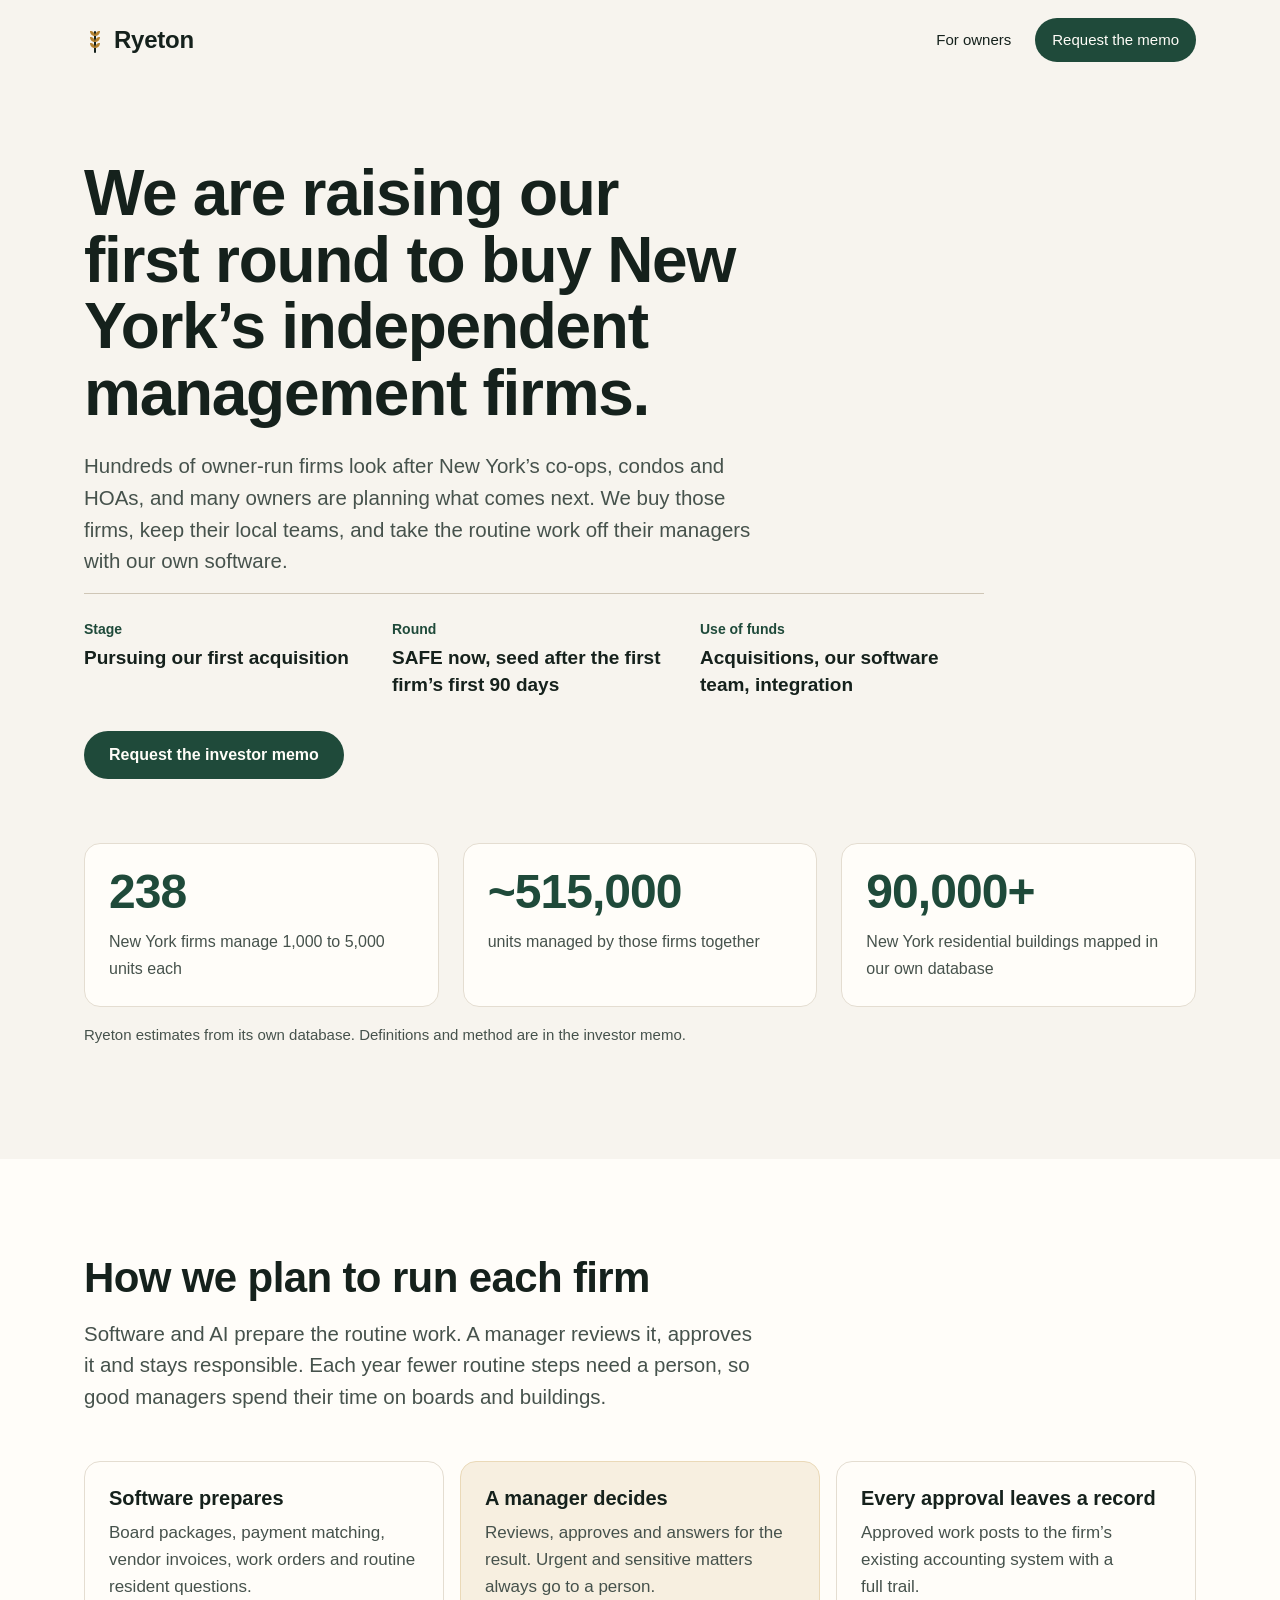
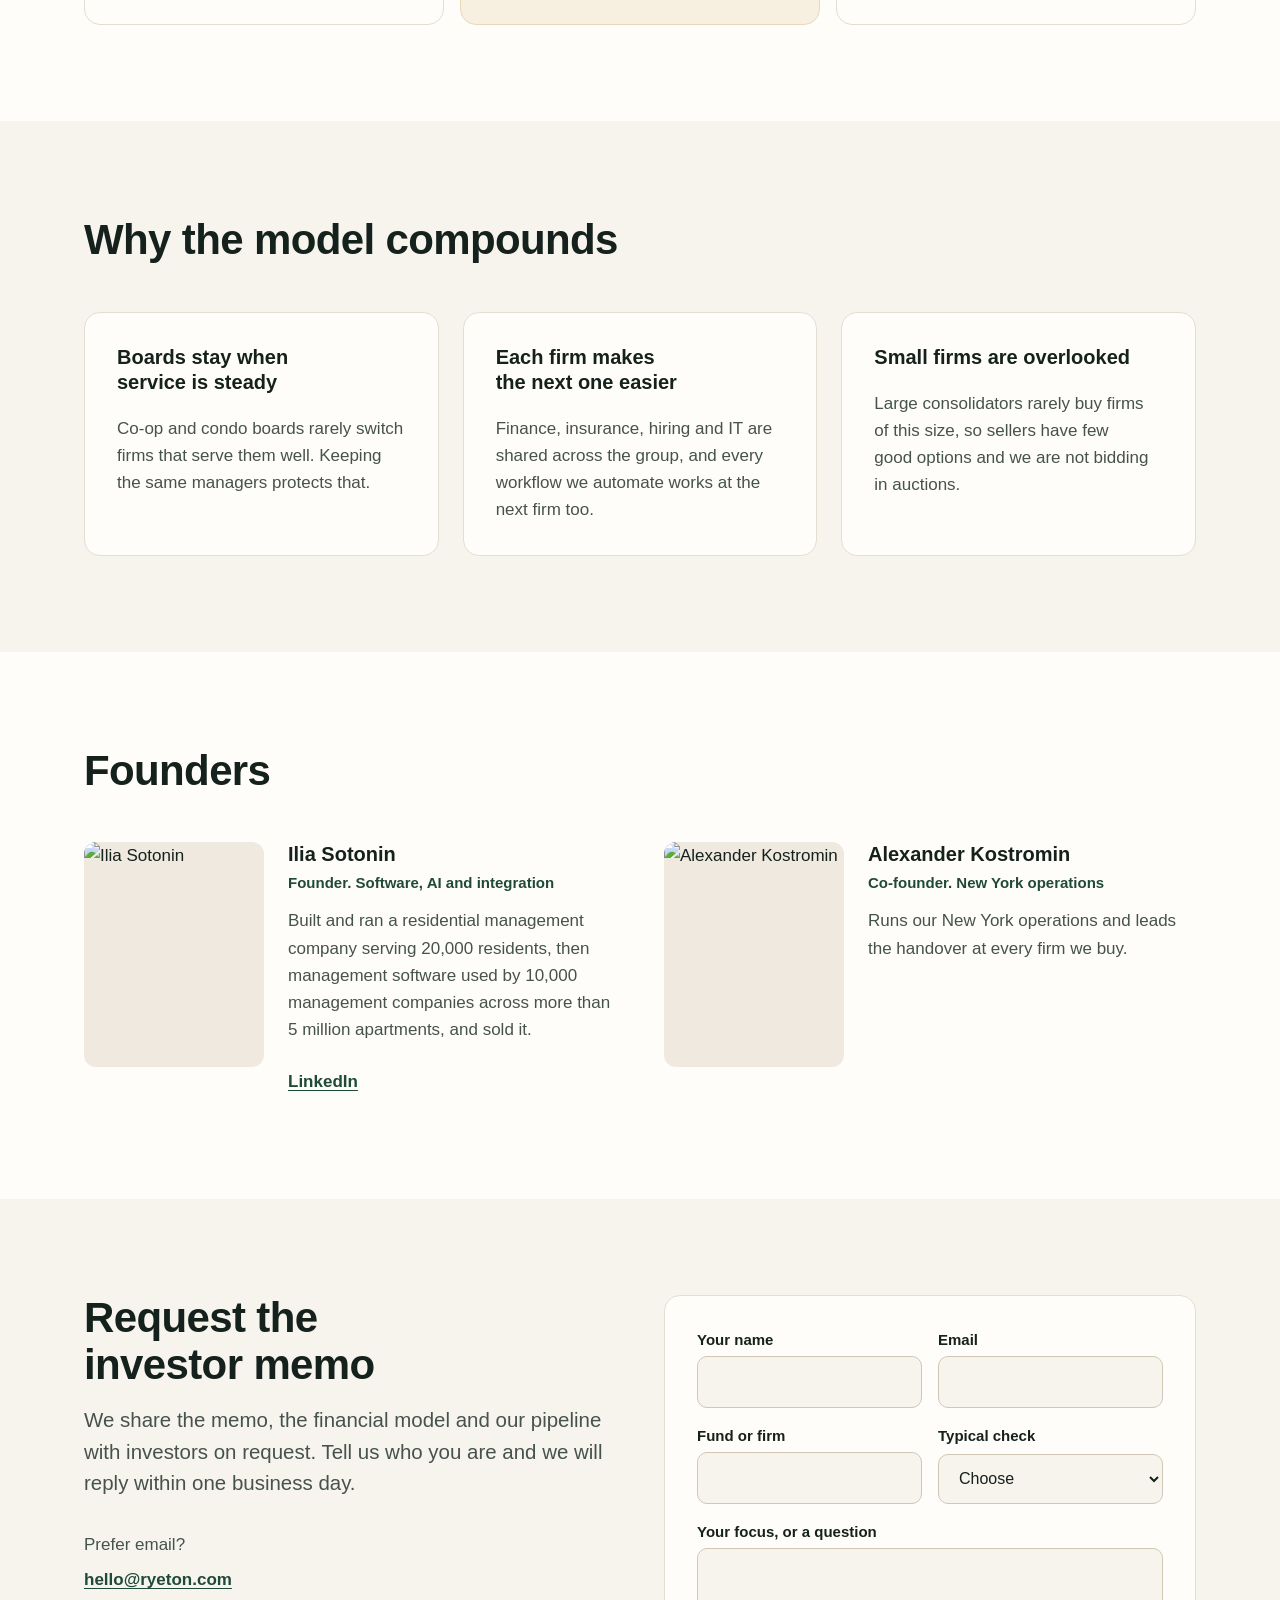
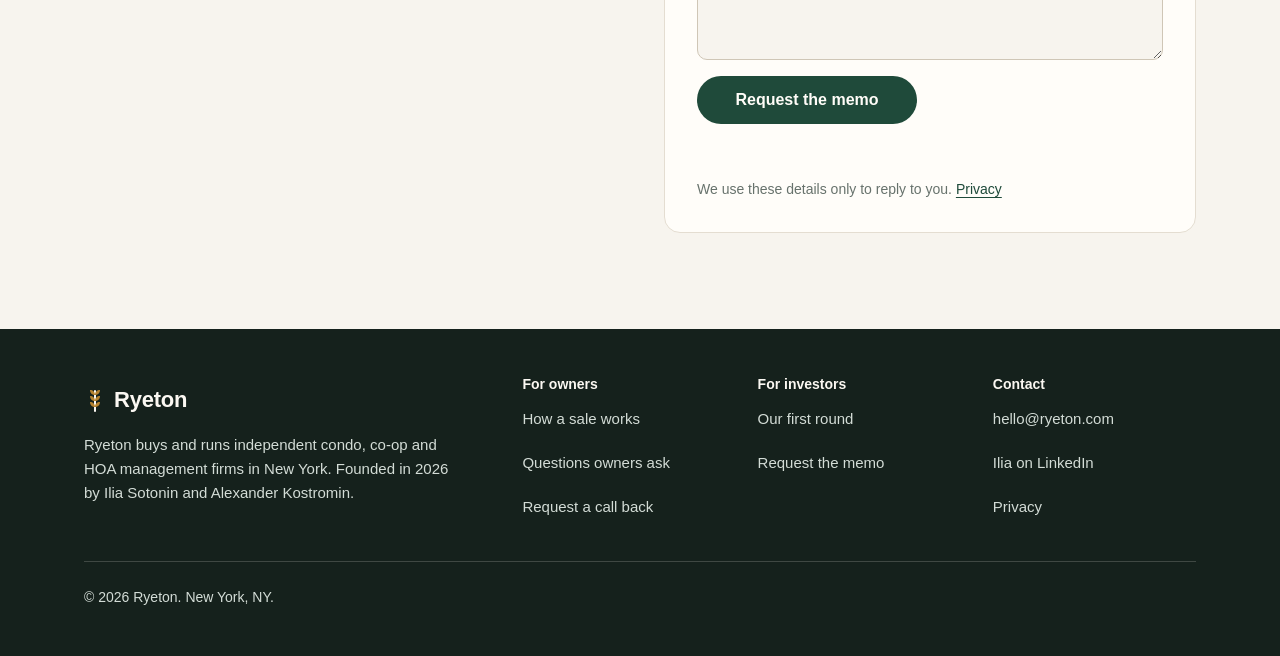
==== commit 74b54082: "Alexander's photo on both pages Co-Authored-By: Claude Opus 5.5 <noreply@anthropic.com>" ====
--- a/site/investors.html
+++ b/site/investors.html
@@ -97,12 +97,15 @@
         </div>
       </article>
       <article class="founder">
-        <div class="ini" aria-hidden="true">AK</div><!--ALEX_PHOTO-->
+        <picture>
+          <source type="image/webp" srcset="/img/alexander-320.webp 320w, /img/alexander-384.webp 384w" sizes="(max-width: 600px) 40vw, 200px">
+          <img src="/img/alexander-384.jpg" srcset="/img/alexander-320.jpg 320w, /img/alexander-384.jpg 384w" sizes="(max-width: 600px) 40vw, 200px" alt="Alexander Kostromin" width="384" height="480" loading="lazy">
+        </picture>
         <div>
           <h3>Alexander Kostromin</h3>
           <p class="role">Co-founder. New York operations</p>
-          <p><!--ALEX_BIO-->Runs our New York operations and leads the handover at every firm we buy.</p>
-          <!--ALEX_LI-->
+          <p>Runs our New York operations and leads the handover at every firm we buy.</p>
+          
         </div>
       </article>
     </div>
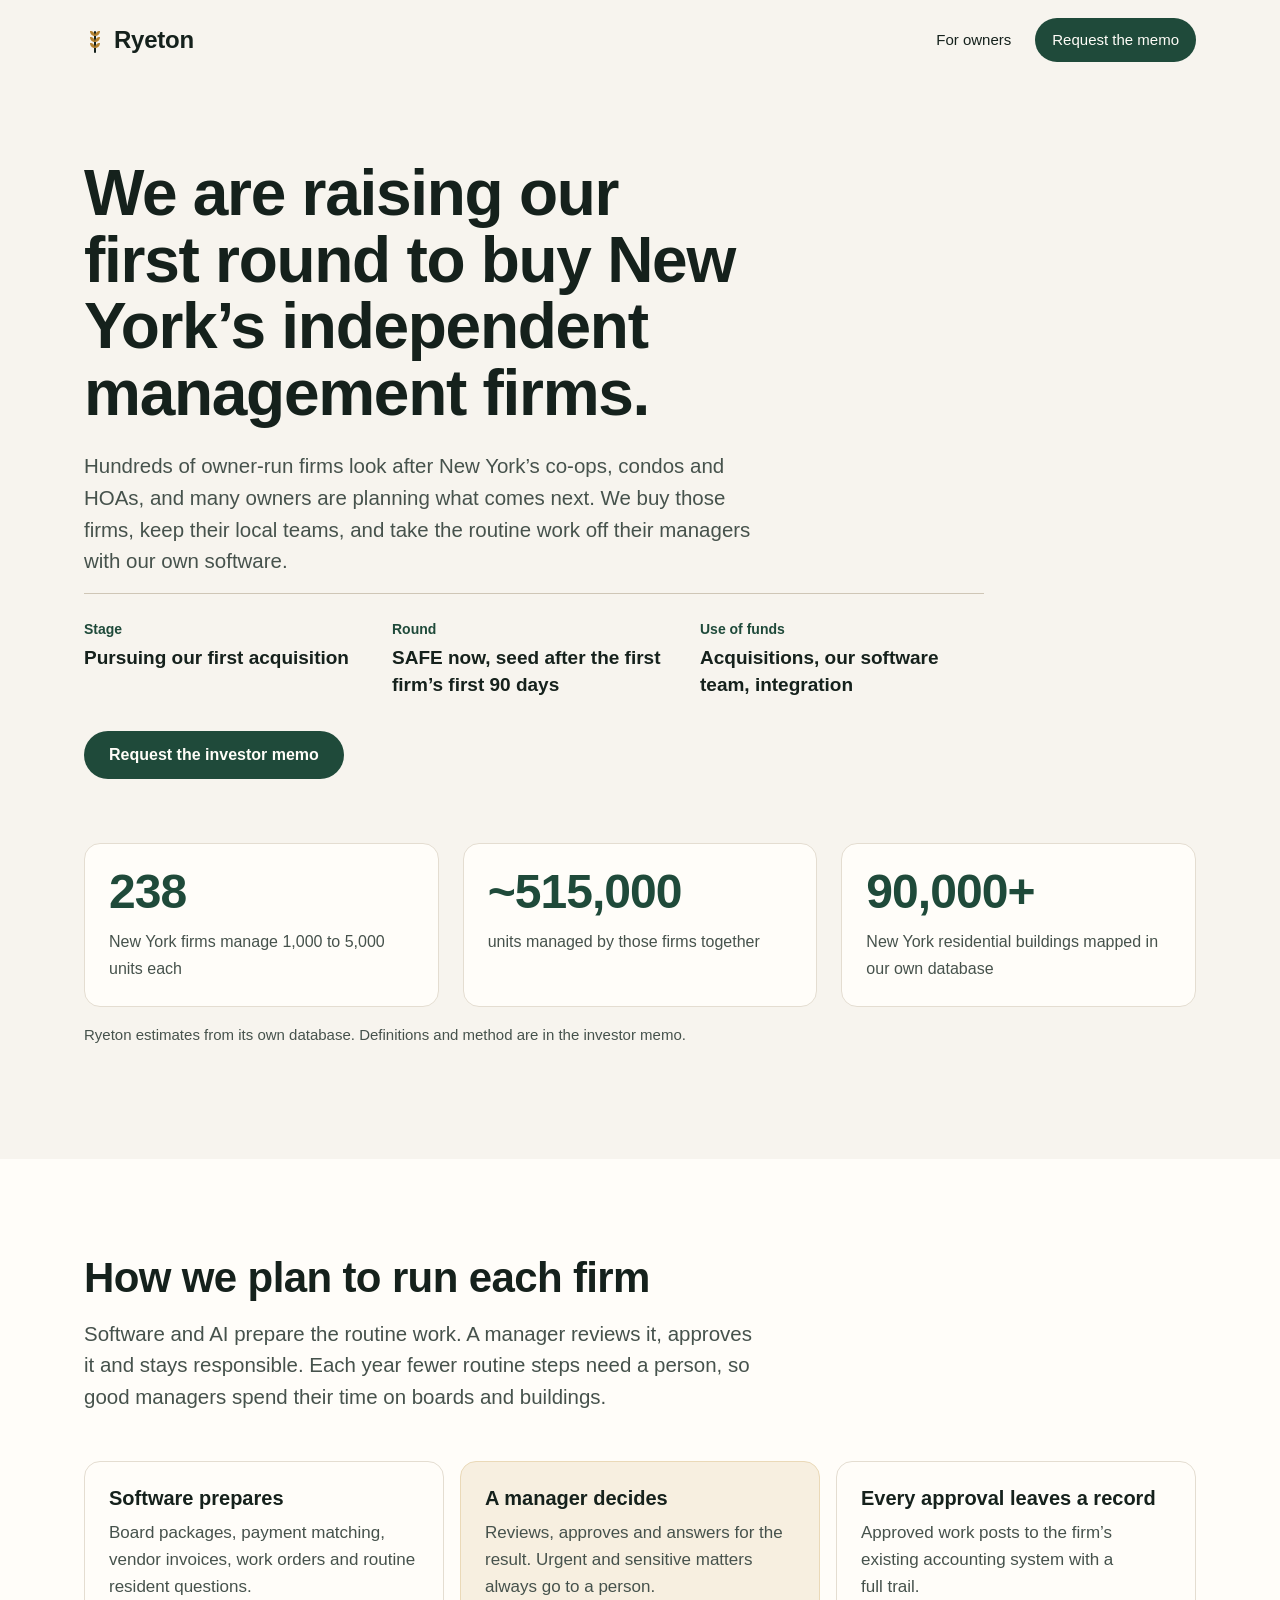
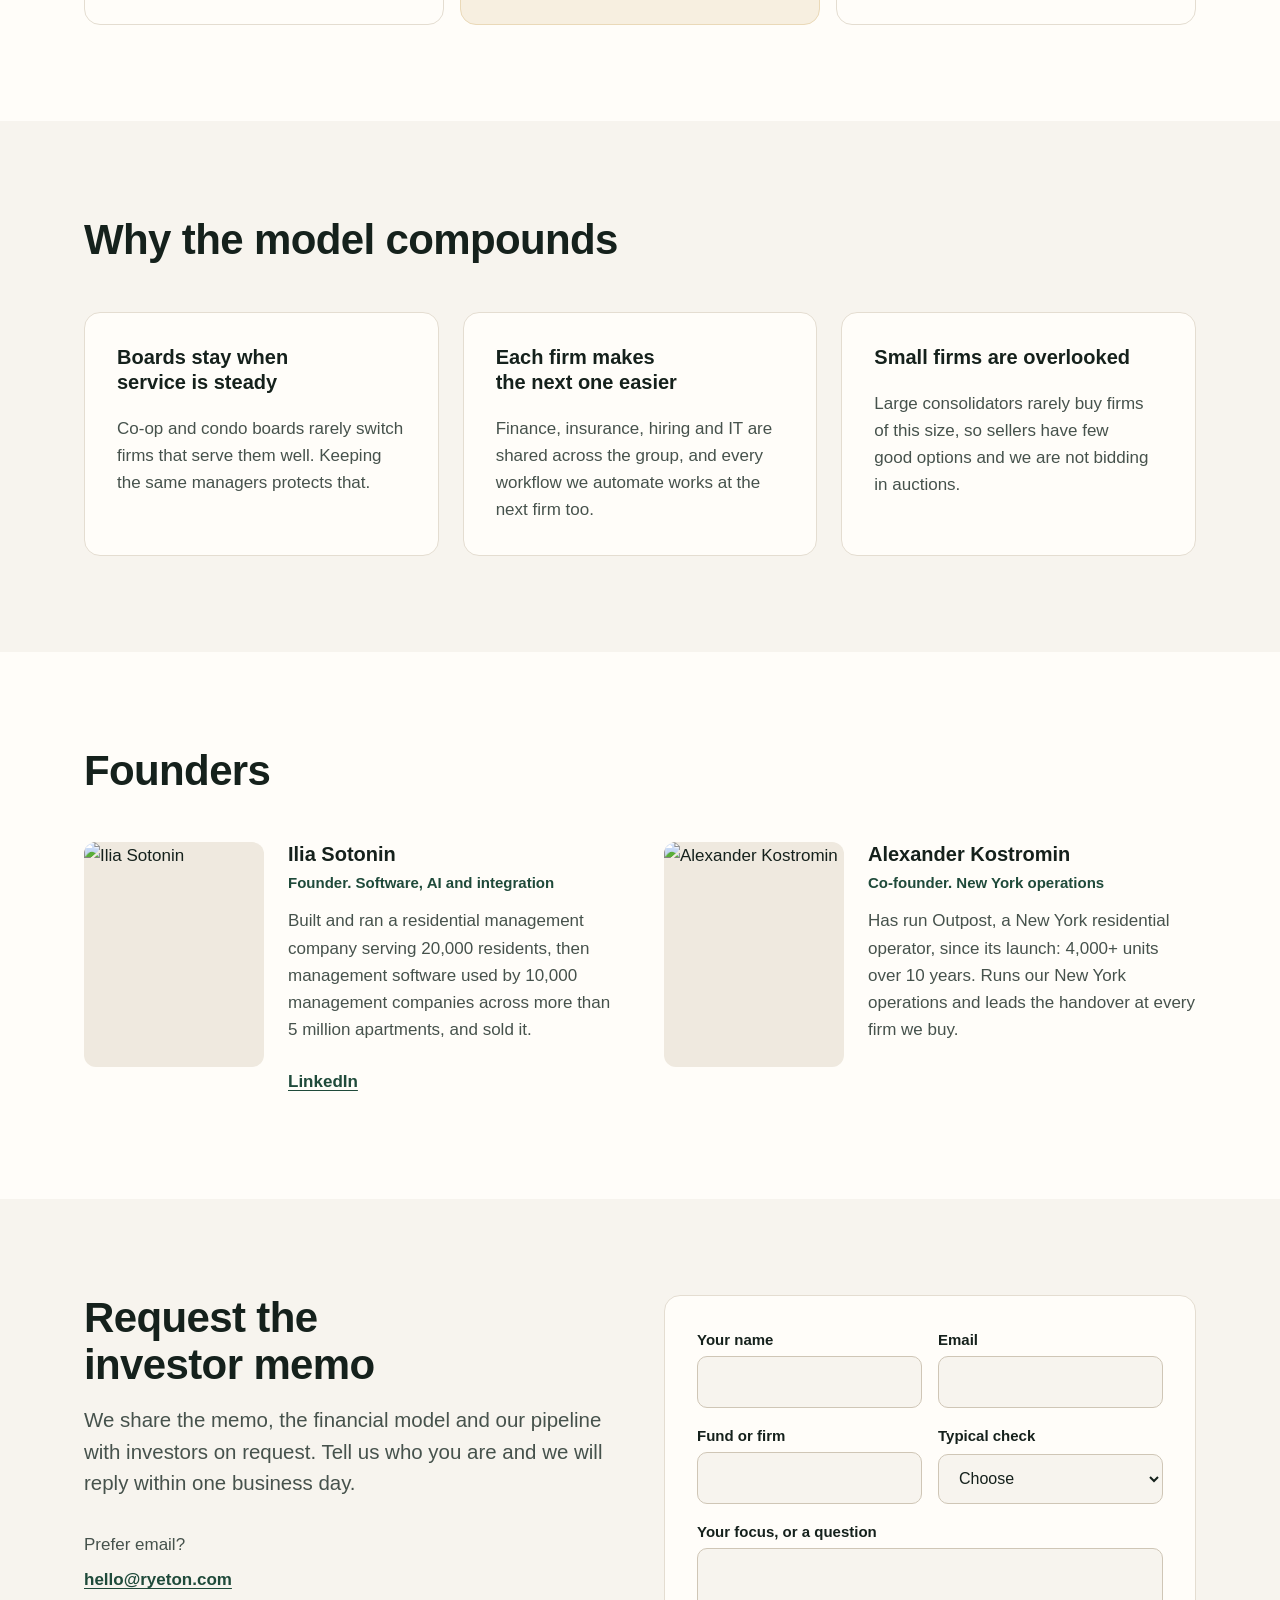
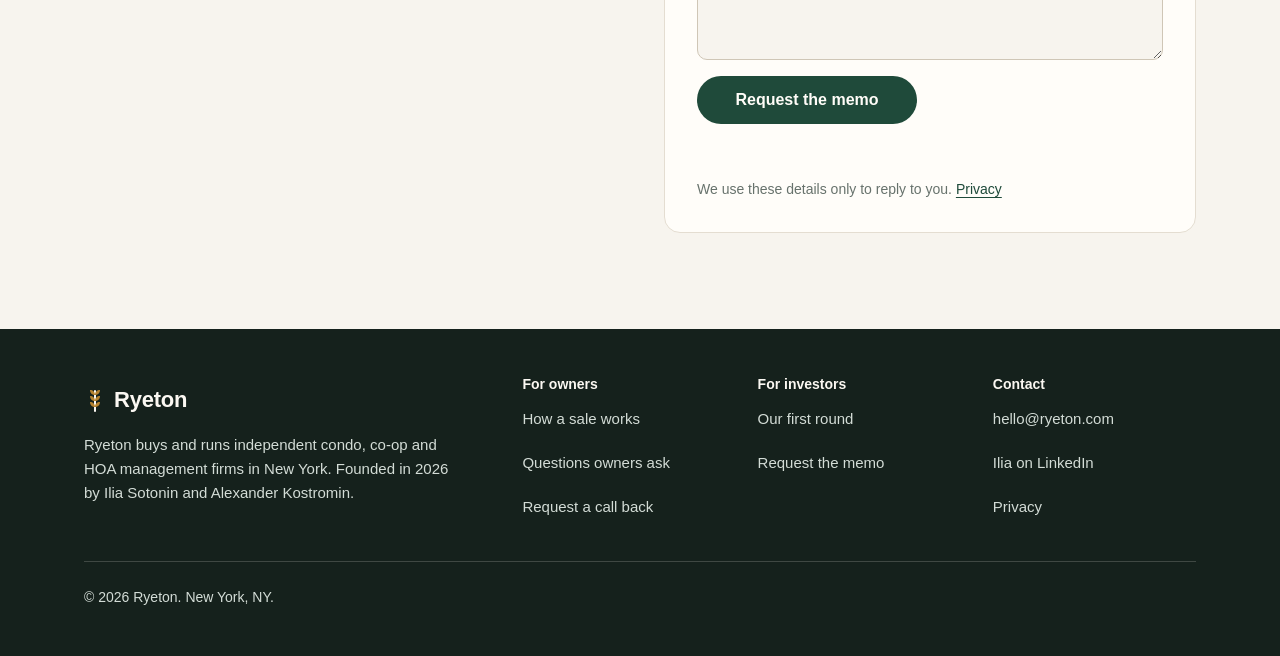
==== commit 06dbd21a: "Alexander's experience at Outpost on the site Co-Authored-By: Claude Opus 5.5 <noreply@anthropic.com" ====
--- a/site/investors.html
+++ b/site/investors.html
@@ -104,7 +104,7 @@
         <div>
           <h3>Alexander Kostromin</h3>
           <p class="role">Co-founder. New York operations</p>
-          <p>Runs our New York operations and leads the handover at every firm we buy.</p>
+          <p>Has run Outpost, a New York residential operator, since its launch: 4,000+ units over 10 years. Runs our New York operations and leads the handover at every firm we buy.</p>
           
         </div>
       </article>
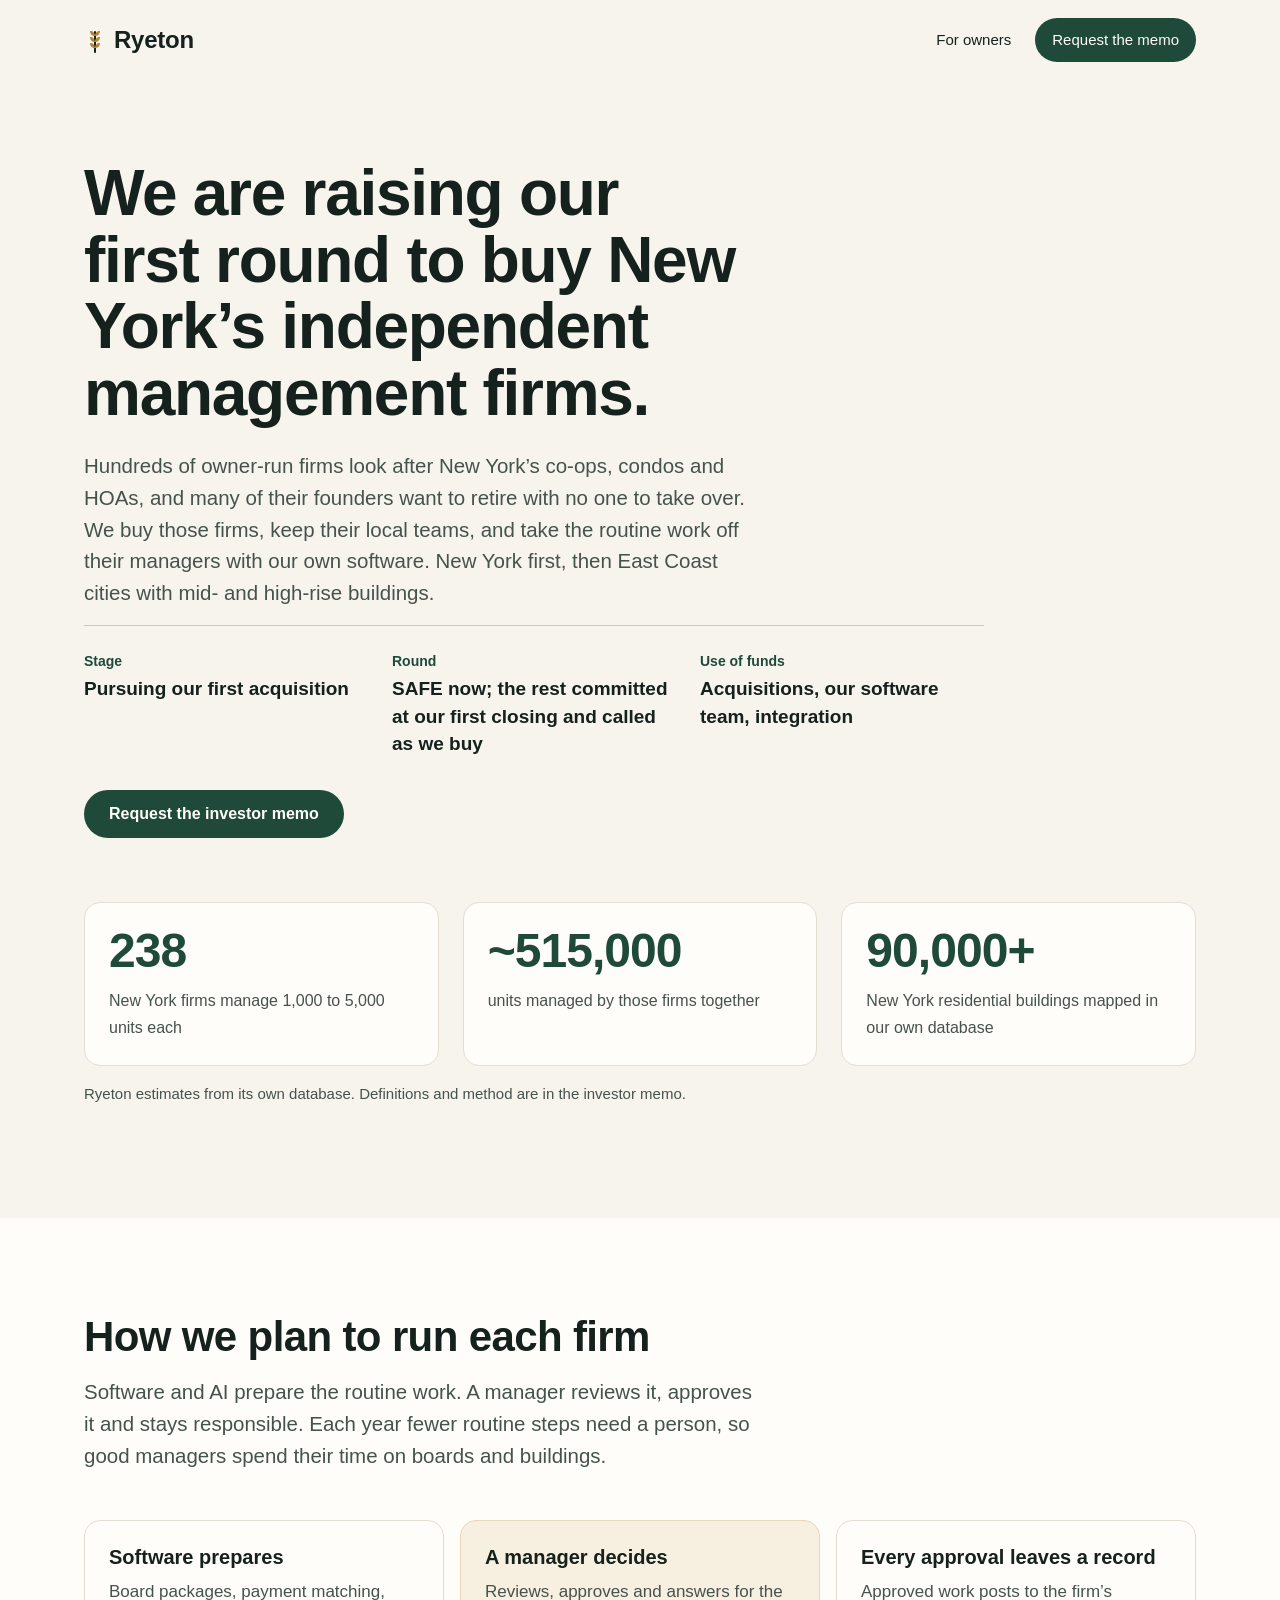
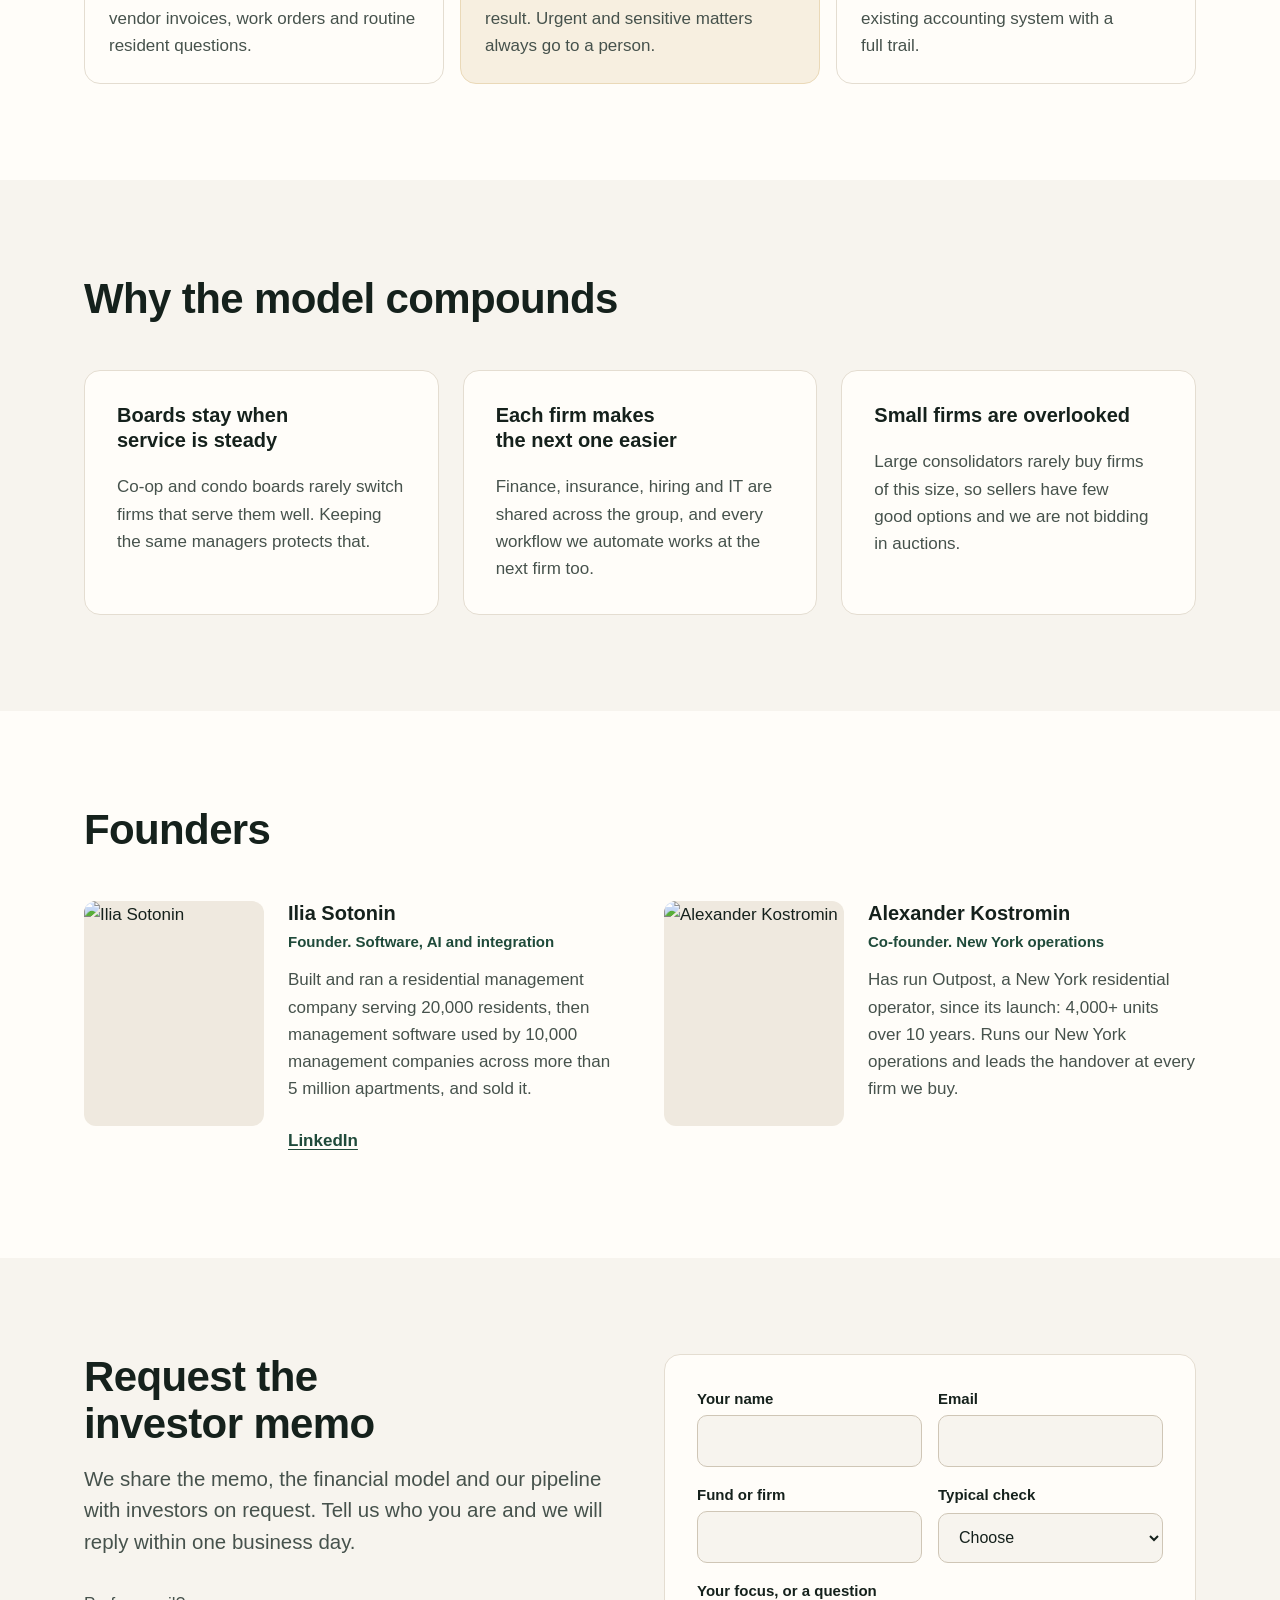
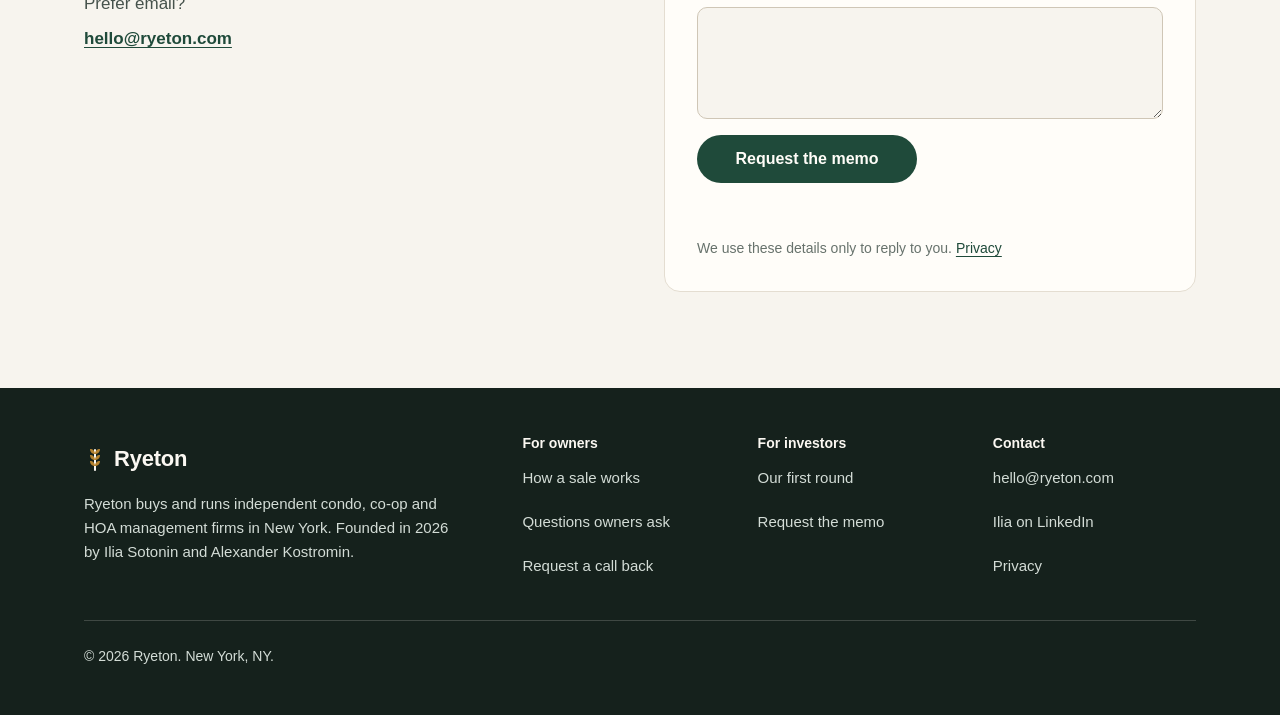
==== commit 978588fe: "Investors page: committed capital after the SAFE, retiring founders with no successor, New York firs" ====
--- a/site/investors.html
+++ b/site/investors.html
@@ -23,7 +23,7 @@
       Ryeton
     </a>
     <nav aria-label="Main">
-      <a href="/">For owners</a>
+      <a class="hide-m" href="/">For owners</a>
       <a class="btn btn-green" href="#contact">Request the memo</a>
     </nav>
   </div>
@@ -33,10 +33,10 @@
 <section class="inv-hero">
   <div class="wrap">
     <h1>We are raising our first round to buy New York’s independent management firms.</h1>
-    <p class="lead">Hundreds of owner-run firms look after New York’s co-ops, condos and HOAs, and many owners are planning what comes next. We buy those firms, keep their local teams, and take the routine work off their managers with our own software.</p>
+    <p class="lead">Hundreds of owner-run firms look after New York’s co-ops, condos and HOAs, and many of their founders want to retire with no one to take over. We buy those firms, keep their local teams, and take the routine work off their managers with our own software. New York first, then East Coast cities with mid- and high-rise buildings.</p>
     <div class="round">
       <div><b>Stage</b><span>Pursuing our first acquisition</span></div>
-      <div><b>Round</b><span>SAFE now, seed after the first firm’s first 90 days</span></div>
+      <div><b>Round</b><span>SAFE now; the rest committed at our first closing and called as we buy</span></div>
       <div><b>Use of funds</b><span>Acquisitions, our software team, integration</span></div>
     </div>
     <div class="cta"><a class="btn btn-green" href="#contact">Request the investor memo</a></div>
--- a/site/styles.css
+++ b/site/styles.css
@@ -93,7 +93,6 @@
 .top nav a:hover { color: var(--on-dark); text-decoration: underline; }
 .top.light .mark, .top.light nav a { color: var(--ink); }
 .top nav a.btn, .top.light nav a.btn { color: var(--on-accent); text-decoration: none; }
-@media (max-width: 860px) { .top nav a.hide-m { display: none; } }
 
 .btn { white-space: nowrap; display: inline-flex; align-items: center; justify-content: center; min-height: 48px; padding: 0 var(--s6); border-radius: 999px; font-weight: 600; font-size: 16px; text-decoration: none; border: 1.5px solid transparent; cursor: pointer; font-family: var(--font-body); transition: background-color .15s ease, color .15s ease, border-color .15s ease; }
 .btn-rye { background: var(--rye-btn); color: var(--on-accent); }
@@ -299,3 +298,6 @@
 .top nav a:not(.btn) { display: inline-flex; align-items: center; min-height: 44px; }
 .top .btn { min-height: 44px; }
 .mark { min-height: 44px; }
+/* must come after the tap-target rule above, or the links show on phones and push the page wide */
+@media (max-width: 860px) { .top nav a.hide-m { display: none; } }
+@media (max-width: 380px) { .top .wrap { gap: var(--s3); } .top .btn { padding: 0 var(--s4); } .mark { font-size: 22px; } }
